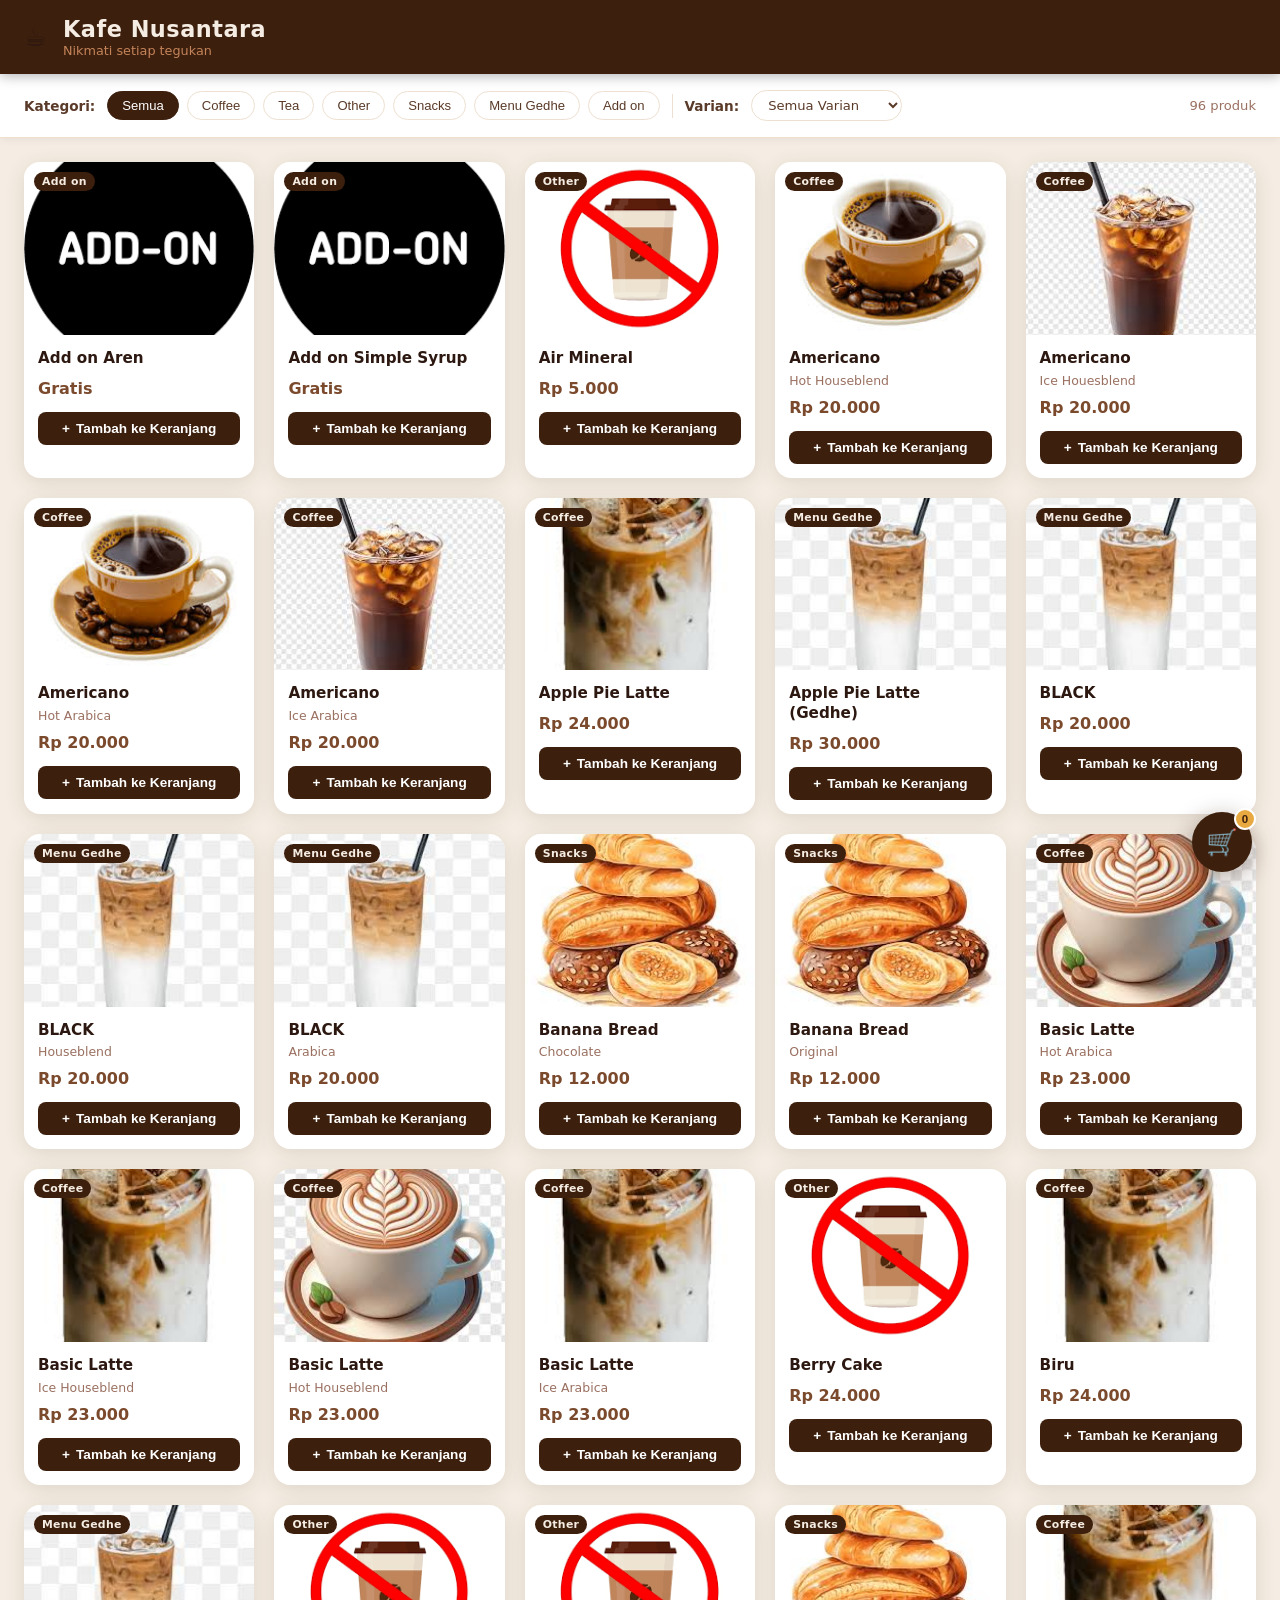
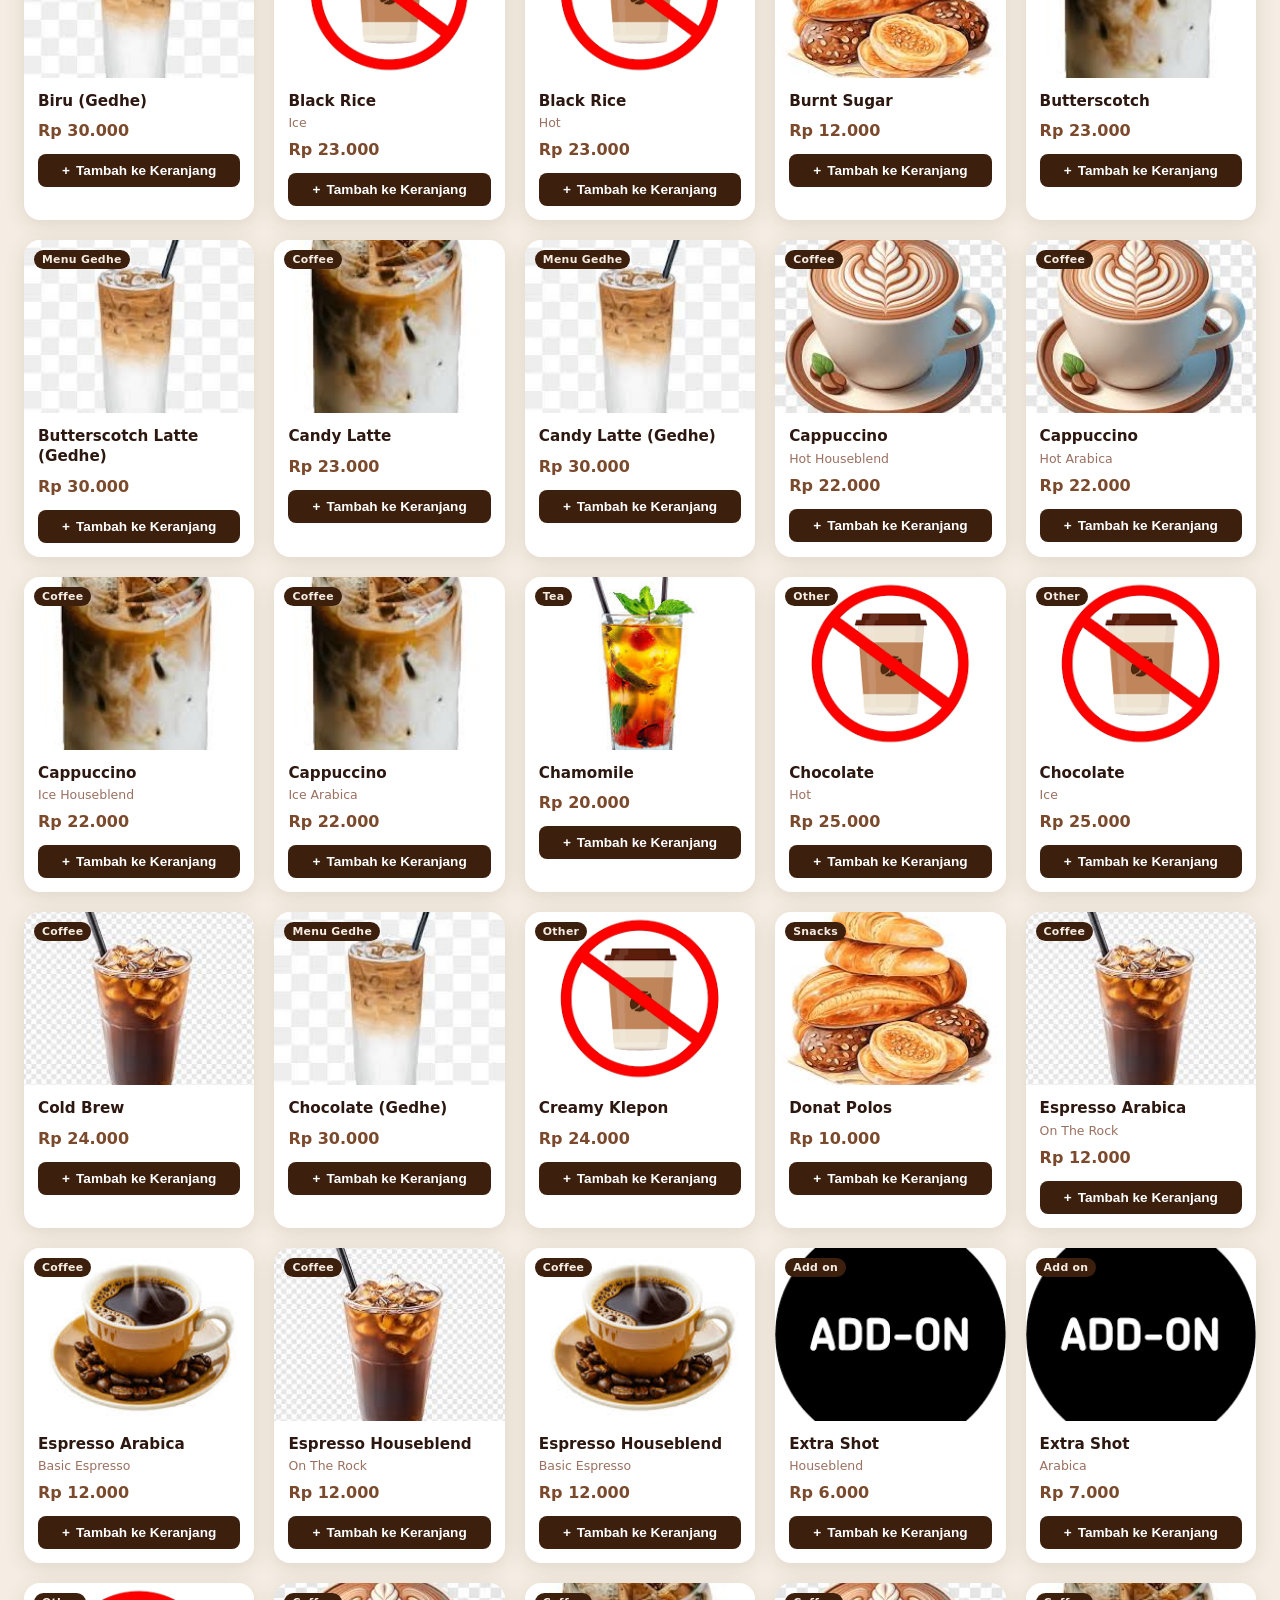
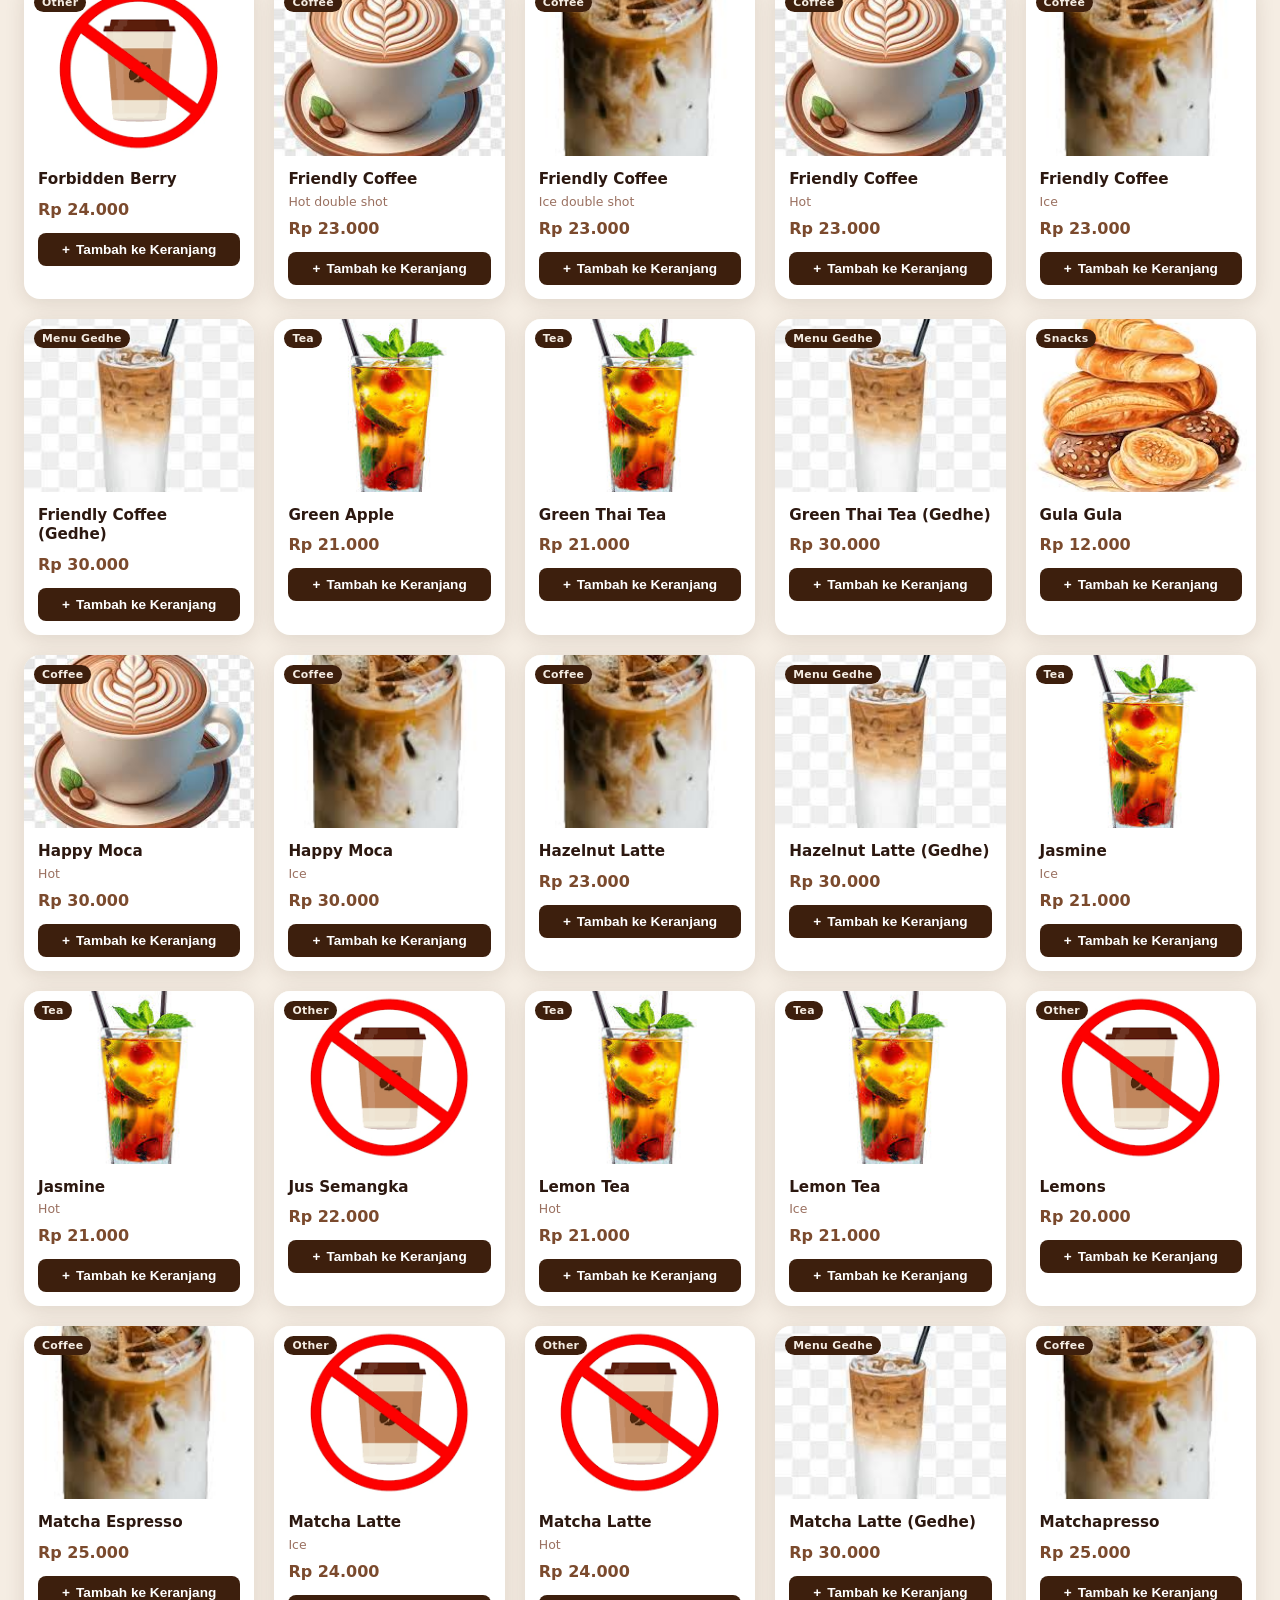
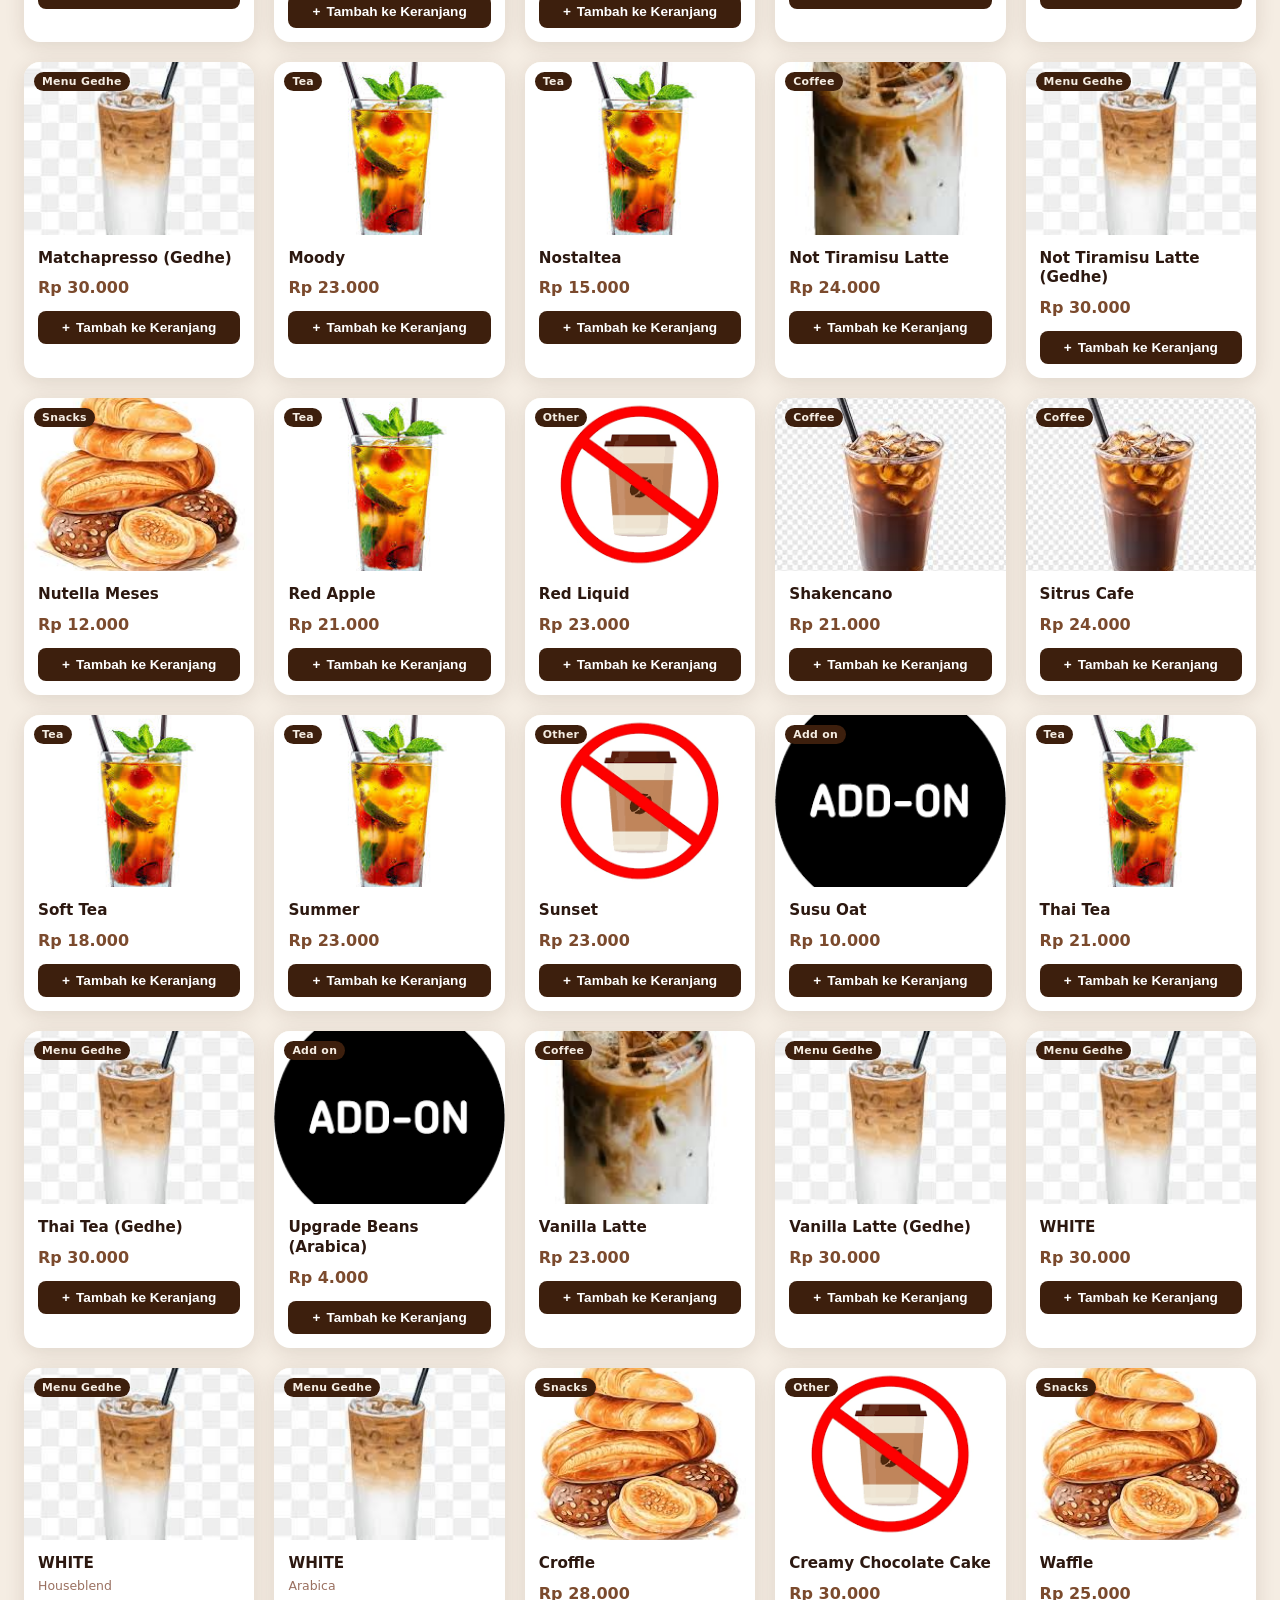
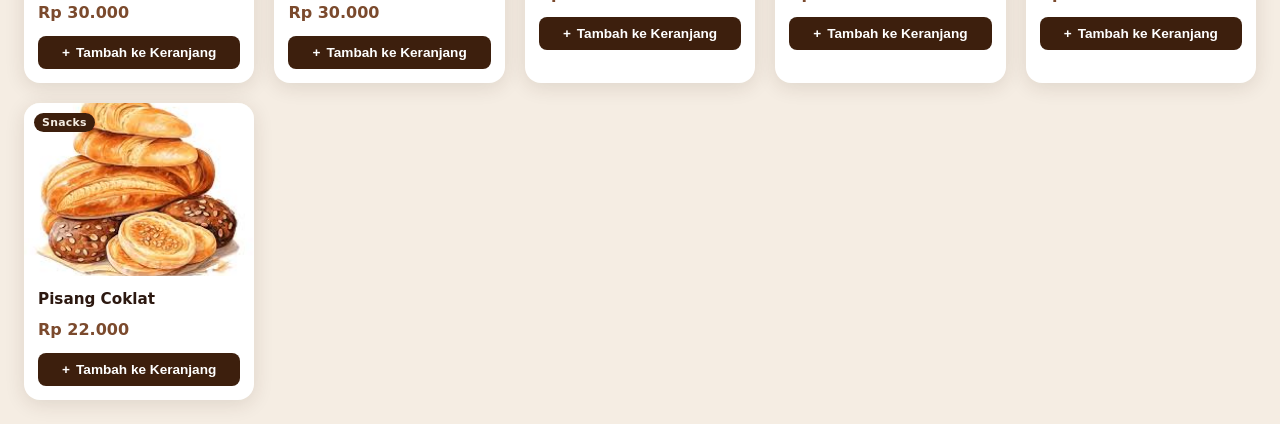
==== checkout.html @ 31ca3cb3 "feat: add recommendation web UI prototype - Product catalog (index.html) with category & variant fil" ====
<!DOCTYPE html>
<html lang="id">
<head>
  <meta charset="UTF-8" />
  <meta name="viewport" content="width=device-width, initial-scale=1.0" />
  <title>Konfirmasi Pembelian - Kafe Nusantara</title>
  <link rel="stylesheet" href="css/style.css" />
</head>
<body>

<!-- Header -->
<header class="header">
  <span class="header-logo">☕</span>
  <div>
    <div class="header-title">Kafe Nusantara</div>
    <div class="header-subtitle">Konfirmasi Pembelian</div>
  </div>
</header>

<div class="checkout-container">
  <button class="back-btn" onclick="window.location.href='index.html'">
    ← Kembali ke Menu
  </button>

  <!-- Recommendation Section -->
  <div class="section-card" id="recoSection">
    <div class="reco-loading" id="recoLoading">
      <div class="spinner"></div>
      <div class="reco-loading-text">Menyiapkan rekomendasi untuk Anda...</div>
    </div>
  </div>

  <!-- Cart Items -->
  <div class="section-card">
    <div class="section-title">🧾 Pesanan Anda</div>
    <table class="order-table">
      <thead>
        <tr>
          <th style="width:60px"></th>
          <th>Produk</th>
          <th style="text-align:right">Harga</th>
          <th style="text-align:center;padding-left:12px">Qty</th>
          <th style="text-align:right">Subtotal</th>
        </tr>
      </thead>
      <tbody id="orderTableBody"></tbody>
    </table>
  </div>

  <!-- Payment Summary -->
  <div class="section-card">
    <div class="section-title">💳 Ringkasan Pembayaran</div>
    <div id="paymentSummary"></div>
    <button class="btn-checkout" onclick="handleCheckout()">
      ✅ Konfirmasi & Bayar
    </button>
  </div>
</div>

<!-- Success Modal -->
<div class="modal-overlay" id="successModal">
  <div class="modal" style="max-width:380px;text-align:center">
    <div class="modal-header" style="background:#4caf50;justify-content:center">
      <span class="modal-title">Pesanan Berhasil!</span>
    </div>
    <div class="modal-body" style="padding:32px 24px">
      <div style="font-size:4rem;margin-bottom:16px">🎉</div>
      <p style="font-size:1rem;font-weight:600;color:#2c1810;margin-bottom:8px">
        Terima kasih telah berbelanja!
      </p>
      <p style="font-size:0.85rem;color:#5a3a28">
        Pesanan Anda sedang diproses. Silakan tunggu sebentar.
      </p>
    </div>
    <div class="modal-footer">
      <button class="btn-primary" onclick="resetAndGoHome()">
        Kembali ke Menu Utama
      </button>
    </div>
  </div>
</div>

<script src="js/products.js"></script>
<script src="js/checkout.js"></script>
</body>
</html>
---- css/style.css ----
/* ===== Base & Reset ===== */
*, *::before, *::after { box-sizing: border-box; margin: 0; padding: 0; }

:root {
  --brown-dark: #3d1f0d;
  --brown-mid: #7b4a2d;
  --brown-light: #c4845a;
  --cream: #f5ede3;
  --cream-dark: #ede0d0;
  --white: #fff;
  --text-dark: #2c1810;
  --text-mid: #5a3a28;
  --text-light: #9a7060;
  --gold: #e8a940;
  --gold-light: #f5c96e;
  --green: #4caf50;
  --red: #e53935;
  --shadow: 0 4px 20px rgba(61,31,13,0.12);
  --shadow-hover: 0 8px 30px rgba(61,31,13,0.2);
  --radius: 16px;
  --radius-sm: 8px;
}

body {
  font-family: 'Segoe UI', system-ui, -apple-system, sans-serif;
  background: var(--cream);
  color: var(--text-dark);
  min-height: 100vh;
}

/* ===== Header ===== */
.header {
  background: var(--brown-dark);
  padding: 16px 24px;
  position: sticky;
  top: 0;
  z-index: 100;
  box-shadow: 0 2px 12px rgba(0,0,0,0.3);
  display: flex;
  align-items: center;
  gap: 16px;
}

.header-logo {
  font-size: 1.6rem;
}

.header-title {
  color: var(--cream);
  font-size: 1.4rem;
  font-weight: 700;
  letter-spacing: 0.5px;
}

.header-subtitle {
  color: var(--brown-light);
  font-size: 0.8rem;
  margin-top: 1px;
}

.header-right {
  margin-left: auto;
  display: flex;
  align-items: center;
  gap: 12px;
}

/* ===== Filter Bar ===== */
.filter-bar {
  background: var(--white);
  padding: 16px 24px;
  display: flex;
  align-items: center;
  gap: 12px;
  flex-wrap: wrap;
  border-bottom: 1px solid var(--cream-dark);
  position: sticky;
  top: 73px;
  z-index: 90;
  box-shadow: 0 2px 8px rgba(0,0,0,0.06);
}

.filter-label {
  font-size: 0.85rem;
  font-weight: 600;
  color: var(--text-mid);
  white-space: nowrap;
}

.filter-chips {
  display: flex;
  gap: 8px;
  flex-wrap: wrap;
}

.chip {
  padding: 6px 14px;
  border-radius: 20px;
  border: 1.5px solid var(--cream-dark);
  background: var(--white);
  color: var(--text-mid);
  font-size: 0.82rem;
  cursor: pointer;
  transition: all 0.2s;
  font-weight: 500;
  white-space: nowrap;
}

.chip:hover {
  border-color: var(--brown-light);
  color: var(--brown-mid);
}

.chip.active {
  background: var(--brown-dark);
  border-color: var(--brown-dark);
  color: var(--white);
}

.filter-divider {
  width: 1px;
  height: 24px;
  background: var(--cream-dark);
}

.filter-select {
  padding: 6px 12px;
  border-radius: 20px;
  border: 1.5px solid var(--cream-dark);
  background: var(--white);
  color: var(--text-mid);
  font-size: 0.82rem;
  cursor: pointer;
  outline: none;
  font-family: inherit;
  font-weight: 500;
}

.filter-select:focus {
  border-color: var(--brown-light);
}

.filter-count {
  margin-left: auto;
  font-size: 0.82rem;
  color: var(--text-light);
}

/* ===== Product Grid ===== */
.main {
  padding: 24px;
  max-width: 1400px;
  margin: 0 auto;
}

.product-grid {
  display: grid;
  grid-template-columns: repeat(auto-fill, minmax(200px, 1fr));
  gap: 20px;
}

.product-card {
  background: var(--white);
  border-radius: var(--radius);
  overflow: hidden;
  box-shadow: var(--shadow);
  transition: transform 0.25s, box-shadow 0.25s;
  display: flex;
  flex-direction: column;
}

.product-card:hover {
  transform: translateY(-4px);
  box-shadow: var(--shadow-hover);
}

.product-img-wrap {
  position: relative;
  width: 100%;
  padding-top: 75%;
  background: var(--cream);
  overflow: hidden;
}

.product-img {
  position: absolute;
  inset: 0;
  width: 100%;
  height: 100%;
  object-fit: cover;
  transition: transform 0.3s;
}

.product-card:hover .product-img {
  transform: scale(1.05);
}

.category-badge {
  position: absolute;
  top: 10px;
  left: 10px;
  background: var(--brown-dark);
  color: var(--cream);
  font-size: 0.68rem;
  font-weight: 600;
  padding: 3px 8px;
  border-radius: 10px;
  letter-spacing: 0.3px;
}

.product-body {
  padding: 14px;
  display: flex;
  flex-direction: column;
  flex: 1;
  gap: 4px;
}

.product-name {
  font-weight: 700;
  font-size: 0.95rem;
  color: var(--text-dark);
  line-height: 1.3;
}

.product-variant {
  font-size: 0.78rem;
  color: var(--text-light);
}

.product-price {
  font-size: 1rem;
  font-weight: 700;
  color: var(--brown-mid);
  margin-top: 6px;
}

.btn-add {
  margin-top: 10px;
  width: 100%;
  padding: 9px;
  border: none;
  border-radius: var(--radius-sm);
  background: var(--brown-dark);
  color: var(--white);
  font-size: 0.85rem;
  font-weight: 600;
  cursor: pointer;
  transition: background 0.2s, transform 0.1s;
  display: flex;
  align-items: center;
  justify-content: center;
  gap: 6px;
}

.btn-add:hover { background: var(--brown-mid); }
.btn-add:active { transform: scale(0.97); }

/* ===== Floating Cart ===== */
.cart-fab {
  position: fixed;
  bottom: 28px;
  right: 28px;
  width: 60px;
  height: 60px;
  border-radius: 50%;
  background: var(--brown-dark);
  color: var(--white);
  border: none;
  cursor: pointer;
  box-shadow: 0 6px 24px rgba(61,31,13,0.4);
  display: flex;
  align-items: center;
  justify-content: center;
  font-size: 1.6rem;
  transition: transform 0.2s, box-shadow 0.2s;
  z-index: 200;
}

.cart-fab:hover {
  transform: scale(1.08);
  box-shadow: 0 10px 30px rgba(61,31,13,0.5);
}

.cart-fab:active { transform: scale(0.95); }

.cart-badge {
  position: absolute;
  top: -4px;
  right: -4px;
  background: var(--gold);
  color: var(--brown-dark);
  font-size: 0.72rem;
  font-weight: 800;
  width: 22px;
  height: 22px;
  border-radius: 50%;
  display: flex;
  align-items: center;
  justify-content: center;
  border: 2px solid var(--white);
}

.cart-fab.bump {
  animation: bump 0.3s ease;
}

@keyframes bump {
  0% { transform: scale(1); }
  50% { transform: scale(1.25); }
  100% { transform: scale(1); }
}

/* ===== Modal / Dialog ===== */
.modal-overlay {
  position: fixed;
  inset: 0;
  background: rgba(0,0,0,0.55);
  z-index: 300;
  display: flex;
  align-items: center;
  justify-content: center;
  padding: 20px;
  opacity: 0;
  pointer-events: none;
  transition: opacity 0.2s;
}

.modal-overlay.open {
  opacity: 1;
  pointer-events: all;
}

.modal {
  background: var(--white);
  border-radius: var(--radius);
  width: 100%;
  max-width: 520px;
  max-height: 85vh;
  display: flex;
  flex-direction: column;
  overflow: hidden;
  transform: translateY(20px);
  transition: transform 0.25s;
  box-shadow: 0 20px 60px rgba(0,0,0,0.3);
}

.modal-overlay.open .modal {
  transform: translateY(0);
}

.modal-header {
  padding: 20px 24px;
  border-bottom: 1px solid var(--cream-dark);
  display: flex;
  align-items: center;
  justify-content: space-between;
  background: var(--brown-dark);
  color: var(--white);
}

.modal-title {
  font-size: 1.1rem;
  font-weight: 700;
}

.modal-close {
  background: none;
  border: none;
  color: var(--cream);
  font-size: 1.4rem;
  cursor: pointer;
  line-height: 1;
  padding: 4px;
  border-radius: 50%;
  transition: background 0.2s;
}

.modal-close:hover { background: rgba(255,255,255,0.15); }

.modal-body {
  flex: 1;
  overflow-y: auto;
  padding: 20px 24px;
}

.cart-empty {
  text-align: center;
  padding: 40px 20px;
  color: var(--text-light);
}

.cart-empty-icon { font-size: 3rem; margin-bottom: 12px; }

.cart-item {
  display: flex;
  align-items: center;
  gap: 14px;
  padding: 12px 0;
  border-bottom: 1px solid var(--cream-dark);
}

.cart-item:last-child { border-bottom: none; }

.cart-item-img {
  width: 60px;
  height: 60px;
  border-radius: var(--radius-sm);
  object-fit: cover;
  background: var(--cream);
  flex-shrink: 0;
}

.cart-item-info { flex: 1; min-width: 0; }

.cart-item-name {
  font-weight: 700;
  font-size: 0.9rem;
  white-space: nowrap;
  overflow: hidden;
  text-overflow: ellipsis;
}

.cart-item-variant {
  font-size: 0.78rem;
  color: var(--text-light);
}

.cart-item-price {
  font-size: 0.85rem;
  color: var(--brown-mid);
  font-weight: 600;
  margin-top: 3px;
}

.qty-controls {
  display: flex;
  align-items: center;
  gap: 8px;
}

.qty-btn {
  width: 28px;
  height: 28px;
  border-radius: 50%;
  border: 1.5px solid var(--cream-dark);
  background: var(--white);
  cursor: pointer;
  font-size: 1rem;
  display: flex;
  align-items: center;
  justify-content: center;
  color: var(--text-mid);
  transition: all 0.15s;
}

.qty-btn:hover { border-color: var(--brown-mid); color: var(--brown-dark); }

.qty-num {
  min-width: 20px;
  text-align: center;
  font-weight: 700;
  font-size: 0.9rem;
}

.cart-item-subtotal {
  font-weight: 700;
  font-size: 0.9rem;
  color: var(--brown-dark);
  text-align: right;
  min-width: 80px;
}

.modal-footer {
  padding: 16px 24px;
  border-top: 1px solid var(--cream-dark);
  background: var(--cream);
}

.cart-total-row {
  display: flex;
  justify-content: space-between;
  align-items: center;
  margin-bottom: 14px;
}

.cart-total-label {
  font-size: 1rem;
  font-weight: 600;
  color: var(--text-mid);
}

.cart-total-value {
  font-size: 1.2rem;
  font-weight: 800;
  color: var(--brown-dark);
}

.btn-primary {
  width: 100%;
  padding: 13px;
  border: none;
  border-radius: var(--radius-sm);
  background: var(--gold);
  color: var(--brown-dark);
  font-size: 0.95rem;
  font-weight: 800;
  cursor: pointer;
  transition: background 0.2s, transform 0.1s;
  display: flex;
  align-items: center;
  justify-content: center;
  gap: 8px;
}

.btn-primary:hover { background: var(--gold-light); }
.btn-primary:active { transform: scale(0.98); }
.btn-primary:disabled {
  background: var(--cream-dark);
  color: var(--text-light);
  cursor: not-allowed;
}

/* ===== No results ===== */
.no-results {
  grid-column: 1 / -1;
  text-align: center;
  padding: 60px 20px;
  color: var(--text-light);
}

.no-results-icon { font-size: 3.5rem; margin-bottom: 12px; }

/* ===== Toast ===== */
.toast {
  position: fixed;
  bottom: 100px;
  right: 28px;
  background: var(--brown-dark);
  color: var(--white);
  padding: 10px 18px;
  border-radius: var(--radius-sm);
  font-size: 0.85rem;
  font-weight: 600;
  z-index: 400;
  opacity: 0;
  transform: translateY(10px);
  transition: all 0.25s;
  pointer-events: none;
  max-width: 240px;
}

.toast.show {
  opacity: 1;
  transform: translateY(0);
}

/* ===== Checkout Page ===== */
.checkout-container {
  max-width: 900px;
  margin: 0 auto;
  padding: 24px;
}

.back-btn {
  display: inline-flex;
  align-items: center;
  gap: 8px;
  color: var(--brown-mid);
  font-weight: 600;
  font-size: 0.9rem;
  cursor: pointer;
  background: none;
  border: none;
  padding: 0;
  margin-bottom: 24px;
  transition: color 0.2s;
}

.back-btn:hover { color: var(--brown-dark); }

.section-title {
  font-size: 1.2rem;
  font-weight: 800;
  color: var(--brown-dark);
  margin-bottom: 16px;
  display: flex;
  align-items: center;
  gap: 8px;
}

.section-card {
  background: var(--white);
  border-radius: var(--radius);
  padding: 24px;
  box-shadow: var(--shadow);
  margin-bottom: 24px;
}

/* Recommendation Loading */
.reco-loading {
  text-align: center;
  padding: 40px 20px;
}

.spinner {
  width: 40px;
  height: 40px;
  border: 4px solid var(--cream-dark);
  border-top-color: var(--brown-mid);
  border-radius: 50%;
  animation: spin 0.8s linear infinite;
  margin: 0 auto 16px;
}

@keyframes spin {
  to { transform: rotate(360deg); }
}

.reco-loading-text {
  color: var(--text-light);
  font-size: 0.9rem;
}

/* Recommendation Cards */
.reco-scroll {
  display: grid;
  grid-template-columns: repeat(auto-fill, minmax(155px, 1fr));
  gap: 16px;
}

.reco-card {
  background: var(--cream);
  border-radius: var(--radius-sm);
  overflow: hidden;
  transition: transform 0.2s, box-shadow 0.2s;
  border: 1.5px solid var(--cream-dark);
  position: relative;
}

.reco-card:hover {
  transform: translateY(-3px);
  box-shadow: var(--shadow);
}

.reco-img-wrap {
  position: relative;
  width: 100%;
  padding-top: 70%;
  overflow: hidden;
}

.reco-img {
  position: absolute;
  inset: 0;
  width: 100%;
  height: 100%;
  object-fit: cover;
}

.reco-star-badge {
  position: absolute;
  top: 6px;
  right: 6px;
  background: var(--gold);
  color: var(--brown-dark);
  font-size: 0.7rem;
  padding: 2px 6px;
  border-radius: 8px;
  font-weight: 700;
  display: flex;
  align-items: center;
  gap: 2px;
}

.reco-body {
  padding: 10px 12px;
}

.reco-name {
  font-weight: 700;
  font-size: 0.82rem;
  color: var(--text-dark);
  line-height: 1.3;
}

.reco-variant {
  font-size: 0.72rem;
  color: var(--text-light);
}

.reco-cat {
  display: inline-block;
  font-size: 0.65rem;
  background: var(--brown-dark);
  color: var(--cream);
  padding: 2px 6px;
  border-radius: 6px;
  margin-top: 4px;
  font-weight: 600;
}

.reco-price {
  font-size: 0.85rem;
  font-weight: 700;
  color: var(--brown-mid);
  margin-top: 5px;
}

.reco-rating {
  font-size: 0.72rem;
  color: var(--text-light);
  display: flex;
  align-items: center;
  gap: 3px;
  margin-top: 3px;
}

/* Segment info */
.segment-banner {
  background: linear-gradient(135deg, var(--brown-dark), var(--brown-mid));
  color: var(--white);
  border-radius: var(--radius-sm);
  padding: 14px 20px;
  display: flex;
  align-items: center;
  gap: 12px;
  margin-bottom: 20px;
}

.segment-icon { font-size: 1.8rem; }

.segment-label {
  font-size: 0.78rem;
  opacity: 0.75;
}

.segment-value {
  font-weight: 700;
  font-size: 1rem;
}

/* Checkout Order Table */
.order-table {
  width: 100%;
  border-collapse: collapse;
}

.order-table th {
  text-align: left;
  font-size: 0.78rem;
  font-weight: 600;
  color: var(--text-light);
  padding: 8px 0;
  border-bottom: 1.5px solid var(--cream-dark);
}

.order-table td {
  padding: 12px 0;
  border-bottom: 1px solid var(--cream-dark);
  font-size: 0.9rem;
  vertical-align: middle;
}

.order-table tr:last-child td { border-bottom: none; }

.order-item-thumb {
  width: 48px;
  height: 48px;
  border-radius: 8px;
  object-fit: cover;
  background: var(--cream);
}

.order-item-name { font-weight: 700; }
.order-item-variant { font-size: 0.78rem; color: var(--text-light); }

/* Payment Summary */
.pay-row {
  display: flex;
  justify-content: space-between;
  padding: 8px 0;
  font-size: 0.9rem;
  color: var(--text-mid);
  border-bottom: 1px solid var(--cream-dark);
}

.pay-row:last-child { border-bottom: none; }

.pay-row.total {
  font-size: 1.1rem;
  font-weight: 800;
  color: var(--brown-dark);
  padding-top: 14px;
  margin-top: 4px;
}

.pay-row.tax { color: var(--text-light); font-size: 0.82rem; }

.btn-checkout {
  width: 100%;
  padding: 15px;
  border: none;
  border-radius: var(--radius-sm);
  background: var(--green);
  color: var(--white);
  font-size: 1rem;
  font-weight: 800;
  cursor: pointer;
  transition: background 0.2s, transform 0.1s;
  display: flex;
  align-items: center;
  justify-content: center;
  gap: 8px;
  margin-top: 16px;
  border-radius: var(--radius);
}

.btn-checkout:hover { background: #43a047; }
.btn-checkout:active { transform: scale(0.98); }

.reco-intro {
  font-size: 1rem;
  color: var(--text-mid);
  margin-bottom: 16px;
  font-style: italic;
}

.reco-error {
  text-align: center;
  padding: 30px 20px;
  color: var(--text-light);
}

.reco-error-icon { font-size: 2.5rem; margin-bottom: 8px; }

/* Responsive */
@media (max-width: 600px) {
  .filter-bar { top: 65px; padding: 12px 16px; }
  .main { padding: 16px; }
  .product-grid { grid-template-columns: repeat(auto-fill, minmax(155px, 1fr)); gap: 14px; }
  .checkout-container { padding: 16px; }
  .reco-scroll { grid-template-columns: repeat(auto-fill, minmax(130px, 1fr)); }
  .cart-fab { bottom: 20px; right: 20px; width: 54px; height: 54px; }
}
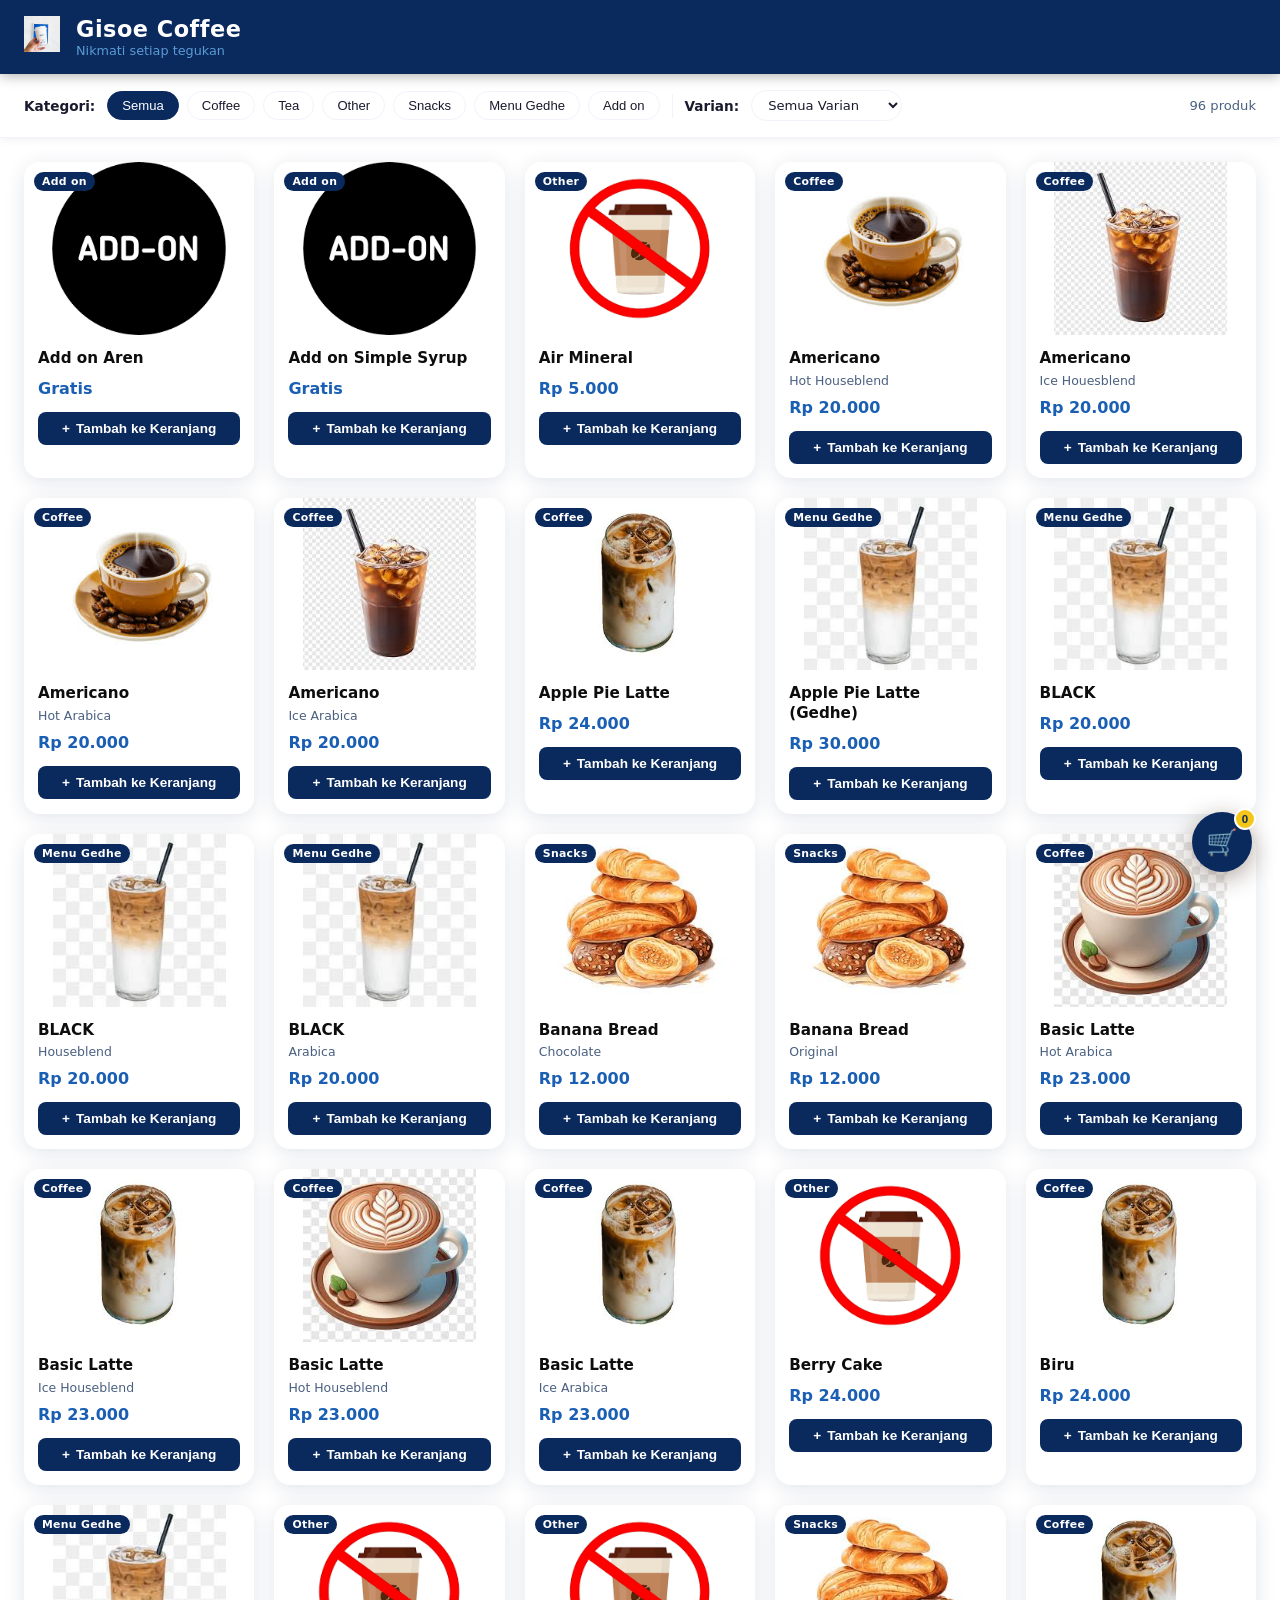
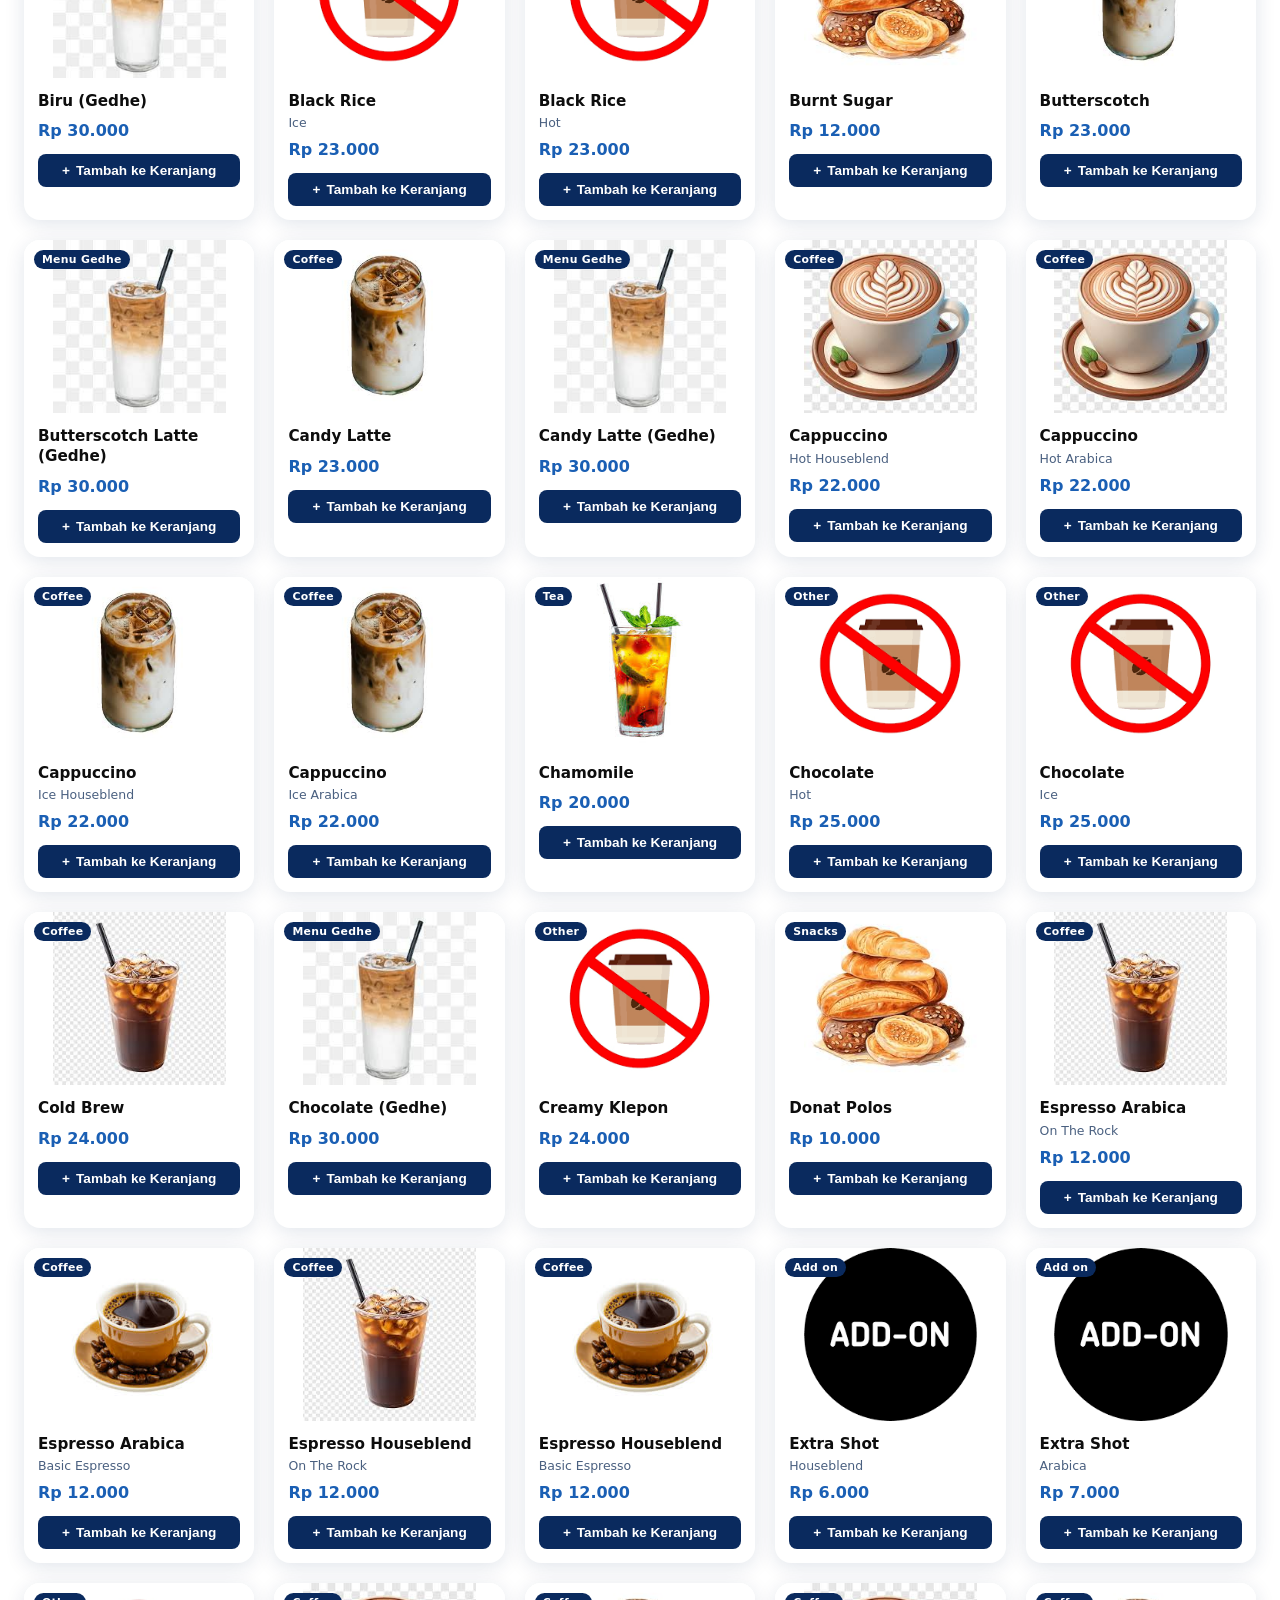
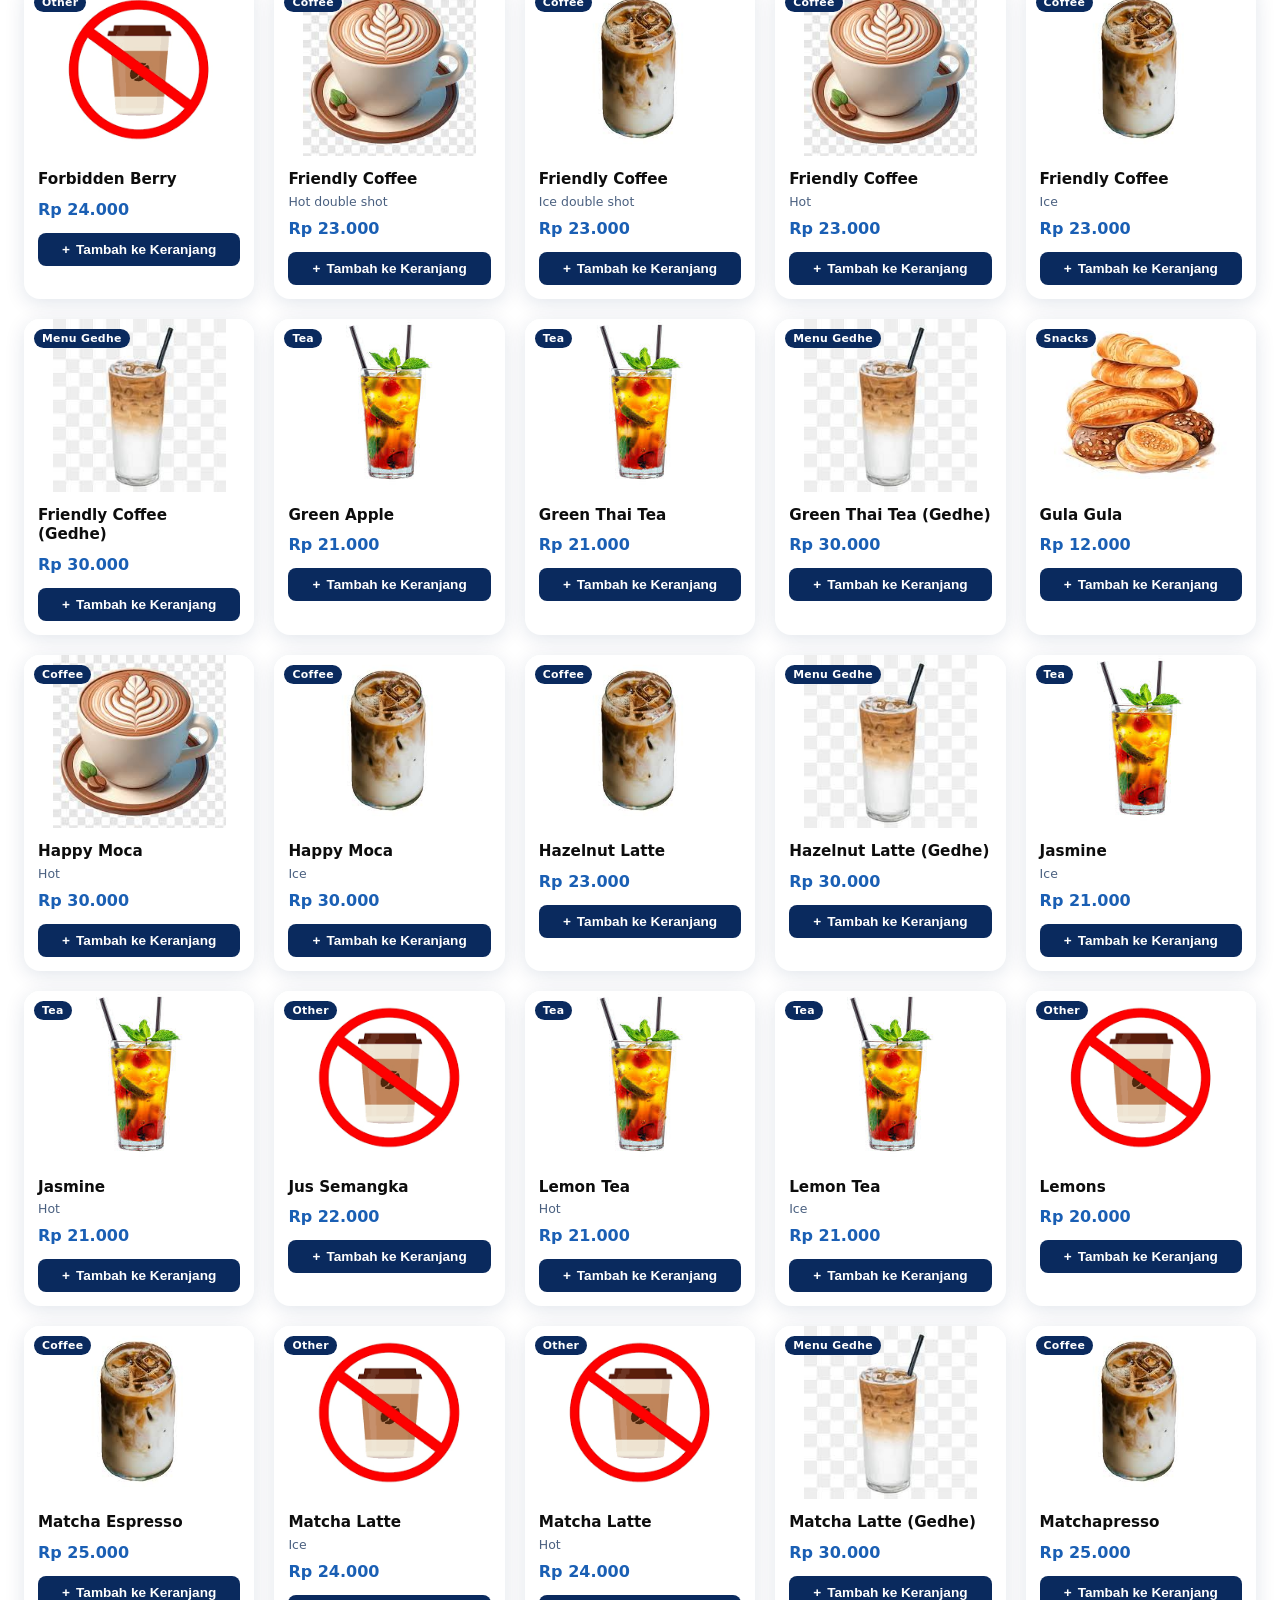
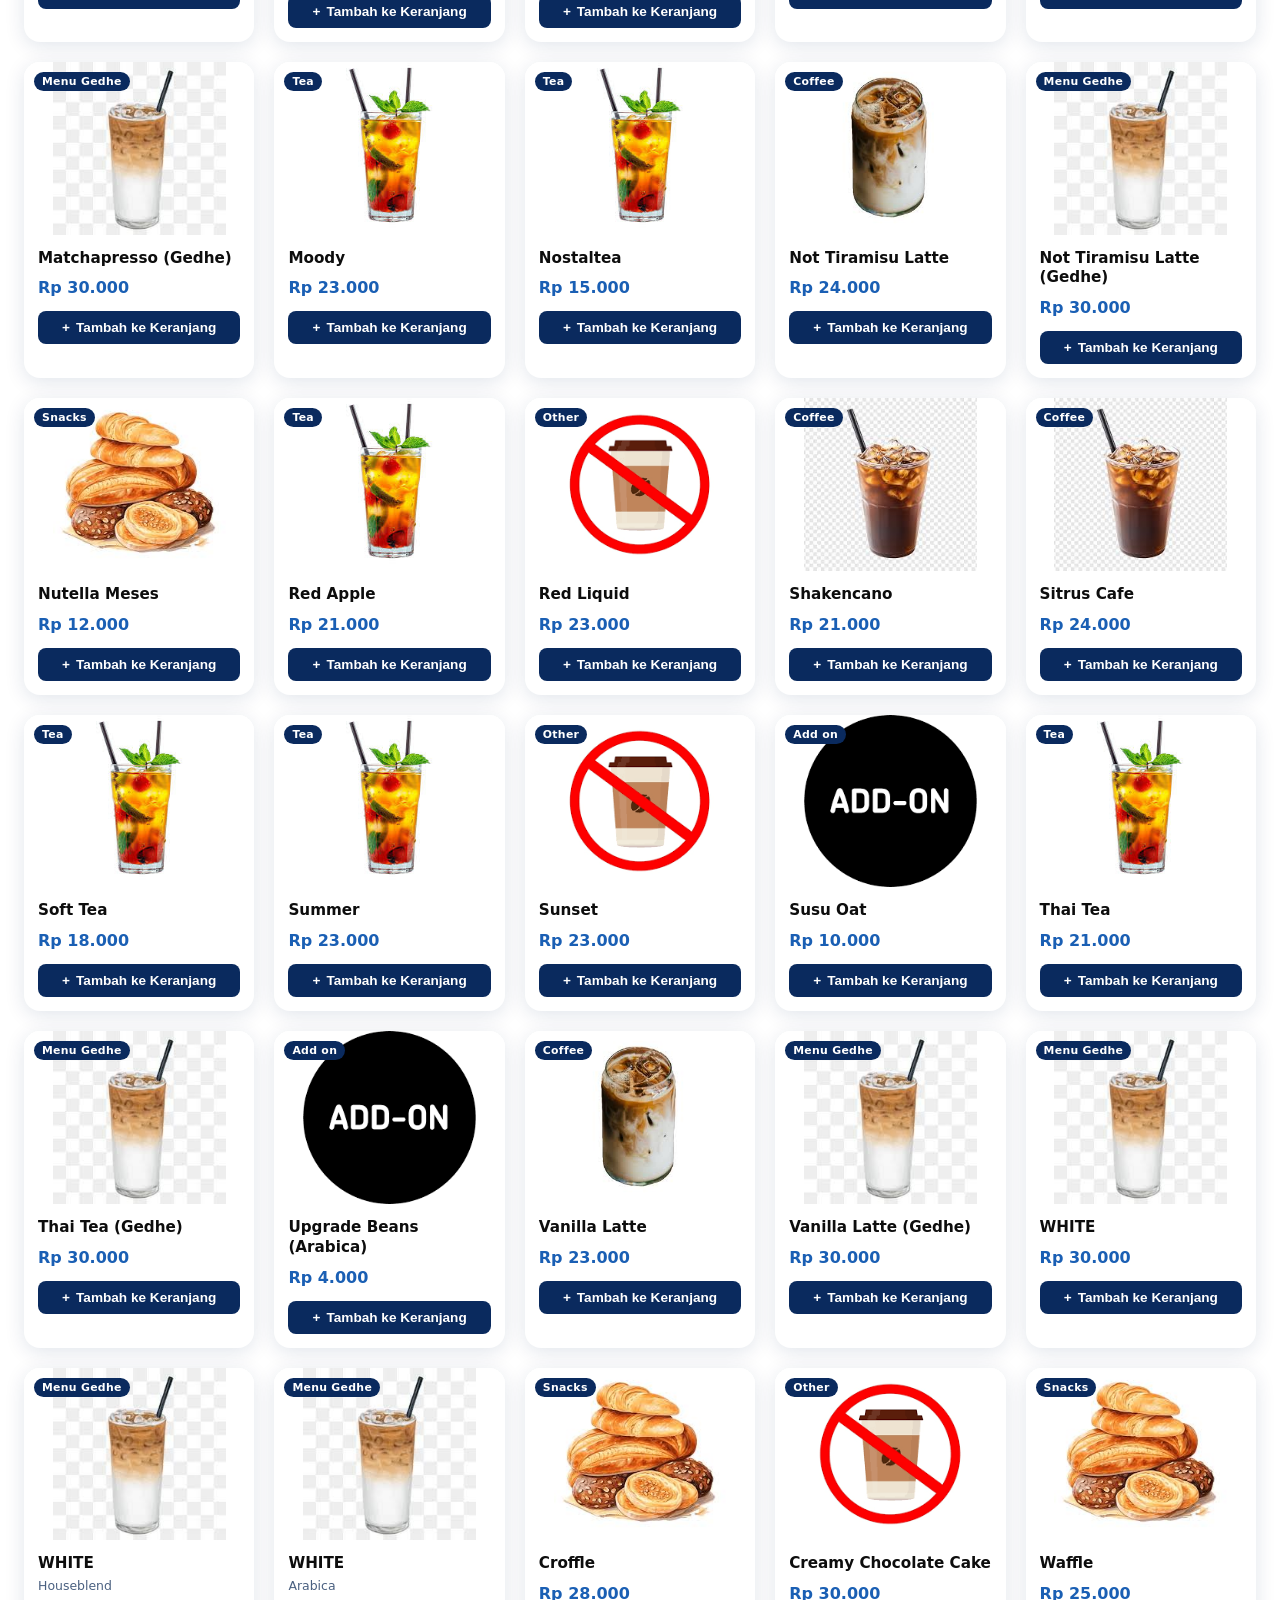
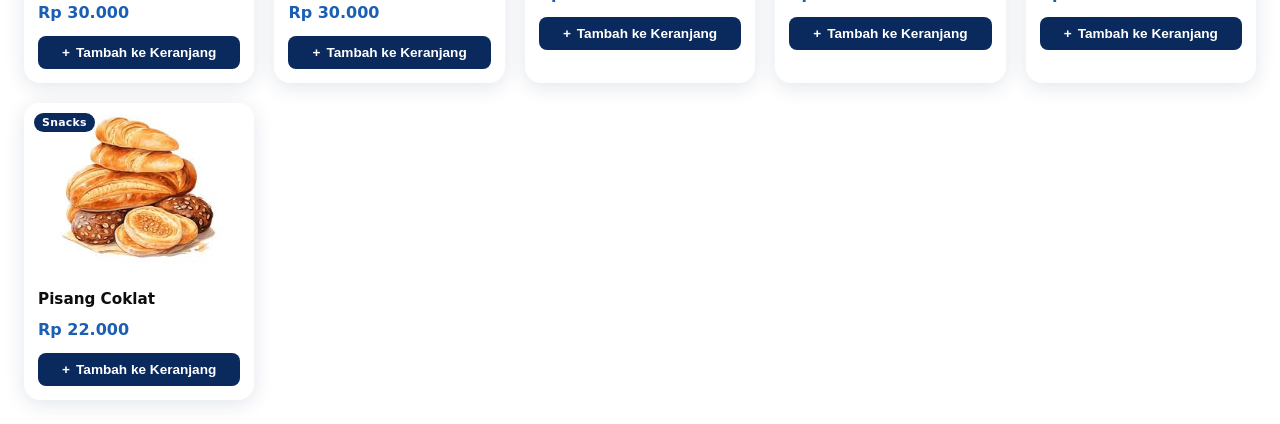
==== commit 46c224c3: "Update checkout.html" ====
--- a/checkout.html
+++ b/checkout.html
@@ -10,7 +10,9 @@
 
 <!-- Header -->
 <header class="header">
-  <span class="header-logo">☕</span>
+   <span class="header-logo">
+     <img src="images/gisoe.png" style="width:36px;" alt="Logo">
+  </span>
   <div>
     <div class="header-title">Kafe Nusantara</div>
     <div class="header-subtitle">Konfirmasi Pembelian</div>
--- a/css/style.css
+++ b/css/style.css
@@ -2,21 +2,21 @@
 *, *::before, *::after { box-sizing: border-box; margin: 0; padding: 0; }
 
 :root {
-  --brown-dark: #3d1f0d;
-  --brown-mid: #7b4a2d;
-  --brown-light: #c4845a;
-  --cream: #f5ede3;
-  --cream-dark: #ede0d0;
+  --blue-dark: #0a2a5e;
+  --blue-mid: #1a5fb4;
+  --blue-light: #5b9bd5;
+  --cream: #ffffff;
+  --cream-dark: #f0f4fa;
   --white: #fff;
-  --text-dark: #2c1810;
-  --text-mid: #5a3a28;
-  --text-light: #9a7060;
-  --gold: #e8a940;
-  --gold-light: #f5c96e;
+  --text-dark: #0d0d0d;
+  --text-mid: #1a1a2e;
+  --text-light: #4a6080;
+  --gold: #f5c518;
+  --gold-light: #ffe066;
   --green: #4caf50;
   --red: #e53935;
-  --shadow: 0 4px 20px rgba(61,31,13,0.12);
-  --shadow-hover: 0 8px 30px rgba(61,31,13,0.2);
+  --shadow: 0 4px 20px rgba(10,42,94,0.12);
+  --shadow-hover: 0 8px 30px rgba(10,42,94,0.2);
   --radius: 16px;
   --radius-sm: 8px;
 }
@@ -30,7 +30,7 @@
 
 /* ===== Header ===== */
 .header {
-  background: var(--brown-dark);
+  background: var(--blue-dark);
   padding: 16px 24px;
   position: sticky;
   top: 0;
@@ -53,7 +53,7 @@
 }
 
 .header-subtitle {
-  color: var(--brown-light);
+  color: var(--blue-light);
   font-size: 0.8rem;
   margin-top: 1px;
 }
@@ -107,13 +107,13 @@
 }
 
 .chip:hover {
-  border-color: var(--brown-light);
-  color: var(--brown-mid);
+  border-color: var(--blue-light);
+  color: var(--blue-mid);
 }
 
 .chip.active {
-  background: var(--brown-dark);
-  border-color: var(--brown-dark);
+  background: var(--blue-dark);
+  border-color: var(--blue-dark);
   color: var(--white);
 }
 
@@ -137,7 +137,7 @@
 }
 
 .filter-select:focus {
-  border-color: var(--brown-light);
+  border-color: var(--blue-light);
 }
 
 .filter-count {
@@ -179,6 +179,7 @@
   width: 100%;
   padding-top: 75%;
   background: var(--cream);
+  background-color: #ffffff;
   overflow: hidden;
 }
 
@@ -187,7 +188,7 @@
   inset: 0;
   width: 100%;
   height: 100%;
-  object-fit: cover;
+  object-fit: contain;
   transition: transform 0.3s;
 }
 
@@ -199,7 +200,7 @@
   position: absolute;
   top: 10px;
   left: 10px;
-  background: var(--brown-dark);
+  background: var(--blue-dark);
   color: var(--cream);
   font-size: 0.68rem;
   font-weight: 600;
@@ -231,7 +232,7 @@
 .product-price {
   font-size: 1rem;
   font-weight: 700;
-  color: var(--brown-mid);
+  color: var(--blue-mid);
   margin-top: 6px;
 }
 
@@ -241,7 +242,7 @@
   padding: 9px;
   border: none;
   border-radius: var(--radius-sm);
-  background: var(--brown-dark);
+  background: var(--blue-dark);
   color: var(--white);
   font-size: 0.85rem;
   font-weight: 600;
@@ -253,7 +254,7 @@
   gap: 6px;
 }
 
-.btn-add:hover { background: var(--brown-mid); }
+.btn-add:hover { background: var(--blue-mid); }
 .btn-add:active { transform: scale(0.97); }
 
 /* ===== Floating Cart ===== */
@@ -264,7 +265,7 @@
   width: 60px;
   height: 60px;
   border-radius: 50%;
-  background: var(--brown-dark);
+  background: var(--blue-dark);
   color: var(--white);
   border: none;
   cursor: pointer;
@@ -289,7 +290,7 @@
   top: -4px;
   right: -4px;
   background: var(--gold);
-  color: var(--brown-dark);
+  color: var(--blue-dark);
   font-size: 0.72rem;
   font-weight: 800;
   width: 22px;
@@ -355,7 +356,7 @@
   display: flex;
   align-items: center;
   justify-content: space-between;
-  background: var(--brown-dark);
+  background: var(--blue-dark);
   color: var(--white);
 }
 
@@ -428,7 +429,7 @@
 
 .cart-item-price {
   font-size: 0.85rem;
-  color: var(--brown-mid);
+  color: var(--blue-mid);
   font-weight: 600;
   margin-top: 3px;
 }
@@ -454,7 +455,7 @@
   transition: all 0.15s;
 }
 
-.qty-btn:hover { border-color: var(--brown-mid); color: var(--brown-dark); }
+.qty-btn:hover { border-color: var(--blue-mid); color: var(--blue-dark); }
 
 .qty-num {
   min-width: 20px;
@@ -466,7 +467,7 @@
 .cart-item-subtotal {
   font-weight: 700;
   font-size: 0.9rem;
-  color: var(--brown-dark);
+  color: var(--blue-dark);
   text-align: right;
   min-width: 80px;
 }
@@ -493,7 +494,7 @@
 .cart-total-value {
   font-size: 1.2rem;
   font-weight: 800;
-  color: var(--brown-dark);
+  color: var(--blue-dark);
 }
 
 .btn-primary {
@@ -502,7 +503,7 @@
   border: none;
   border-radius: var(--radius-sm);
   background: var(--gold);
-  color: var(--brown-dark);
+  color: var(--blue-dark);
   font-size: 0.95rem;
   font-weight: 800;
   cursor: pointer;
@@ -536,7 +537,7 @@
   position: fixed;
   bottom: 100px;
   right: 28px;
-  background: var(--brown-dark);
+  background: var(--blue-dark);
   color: var(--white);
   padding: 10px 18px;
   border-radius: var(--radius-sm);
@@ -566,7 +567,7 @@
   display: inline-flex;
   align-items: center;
   gap: 8px;
-  color: var(--brown-mid);
+  color: var(--blue-mid);
   font-weight: 600;
   font-size: 0.9rem;
   cursor: pointer;
@@ -577,12 +578,12 @@
   transition: color 0.2s;
 }
 
-.back-btn:hover { color: var(--brown-dark); }
+.back-btn:hover { color: var(--blue-dark); }
 
 .section-title {
   font-size: 1.2rem;
   font-weight: 800;
-  color: var(--brown-dark);
+  color: var(--blue-dark);
   margin-bottom: 16px;
   display: flex;
   align-items: center;
@@ -607,7 +608,7 @@
   width: 40px;
   height: 40px;
   border: 4px solid var(--cream-dark);
-  border-top-color: var(--brown-mid);
+  border-top-color: var(--blue-mid);
   border-radius: 50%;
   animation: spin 0.8s linear infinite;
   margin: 0 auto 16px;
@@ -648,6 +649,7 @@
   width: 100%;
   padding-top: 70%;
   overflow: hidden;
+  background-color: #ffffff;
 }
 
 .reco-img {
@@ -655,7 +657,8 @@
   inset: 0;
   width: 100%;
   height: 100%;
-  object-fit: cover;
+  object-fit: contain;
+  transition: transform 0.3s;
 }
 
 .reco-star-badge {
@@ -663,7 +666,7 @@
   top: 6px;
   right: 6px;
   background: var(--gold);
-  color: var(--brown-dark);
+  color: var(--blue-dark);
   font-size: 0.7rem;
   padding: 2px 6px;
   border-radius: 8px;
@@ -692,7 +695,7 @@
 .reco-cat {
   display: inline-block;
   font-size: 0.65rem;
-  background: var(--brown-dark);
+  background: var(--blue-dark);
   color: var(--cream);
   padding: 2px 6px;
   border-radius: 6px;
@@ -703,7 +706,7 @@
 .reco-price {
   font-size: 0.85rem;
   font-weight: 700;
-  color: var(--brown-mid);
+  color: var(--blue-mid);
   margin-top: 5px;
 }
 
@@ -718,7 +721,7 @@
 
 /* Segment info */
 .segment-banner {
-  background: linear-gradient(135deg, var(--brown-dark), var(--brown-mid));
+  background: linear-gradient(135deg, var(--blue-dark), var(--blue-mid));
   color: var(--white);
   border-radius: var(--radius-sm);
   padding: 14px 20px;
@@ -790,7 +793,7 @@
 .pay-row.total {
   font-size: 1.1rem;
   font-weight: 800;
-  color: var(--brown-dark);
+  color: var(--blue-dark);
   padding-top: 14px;
   margin-top: 4px;
 }
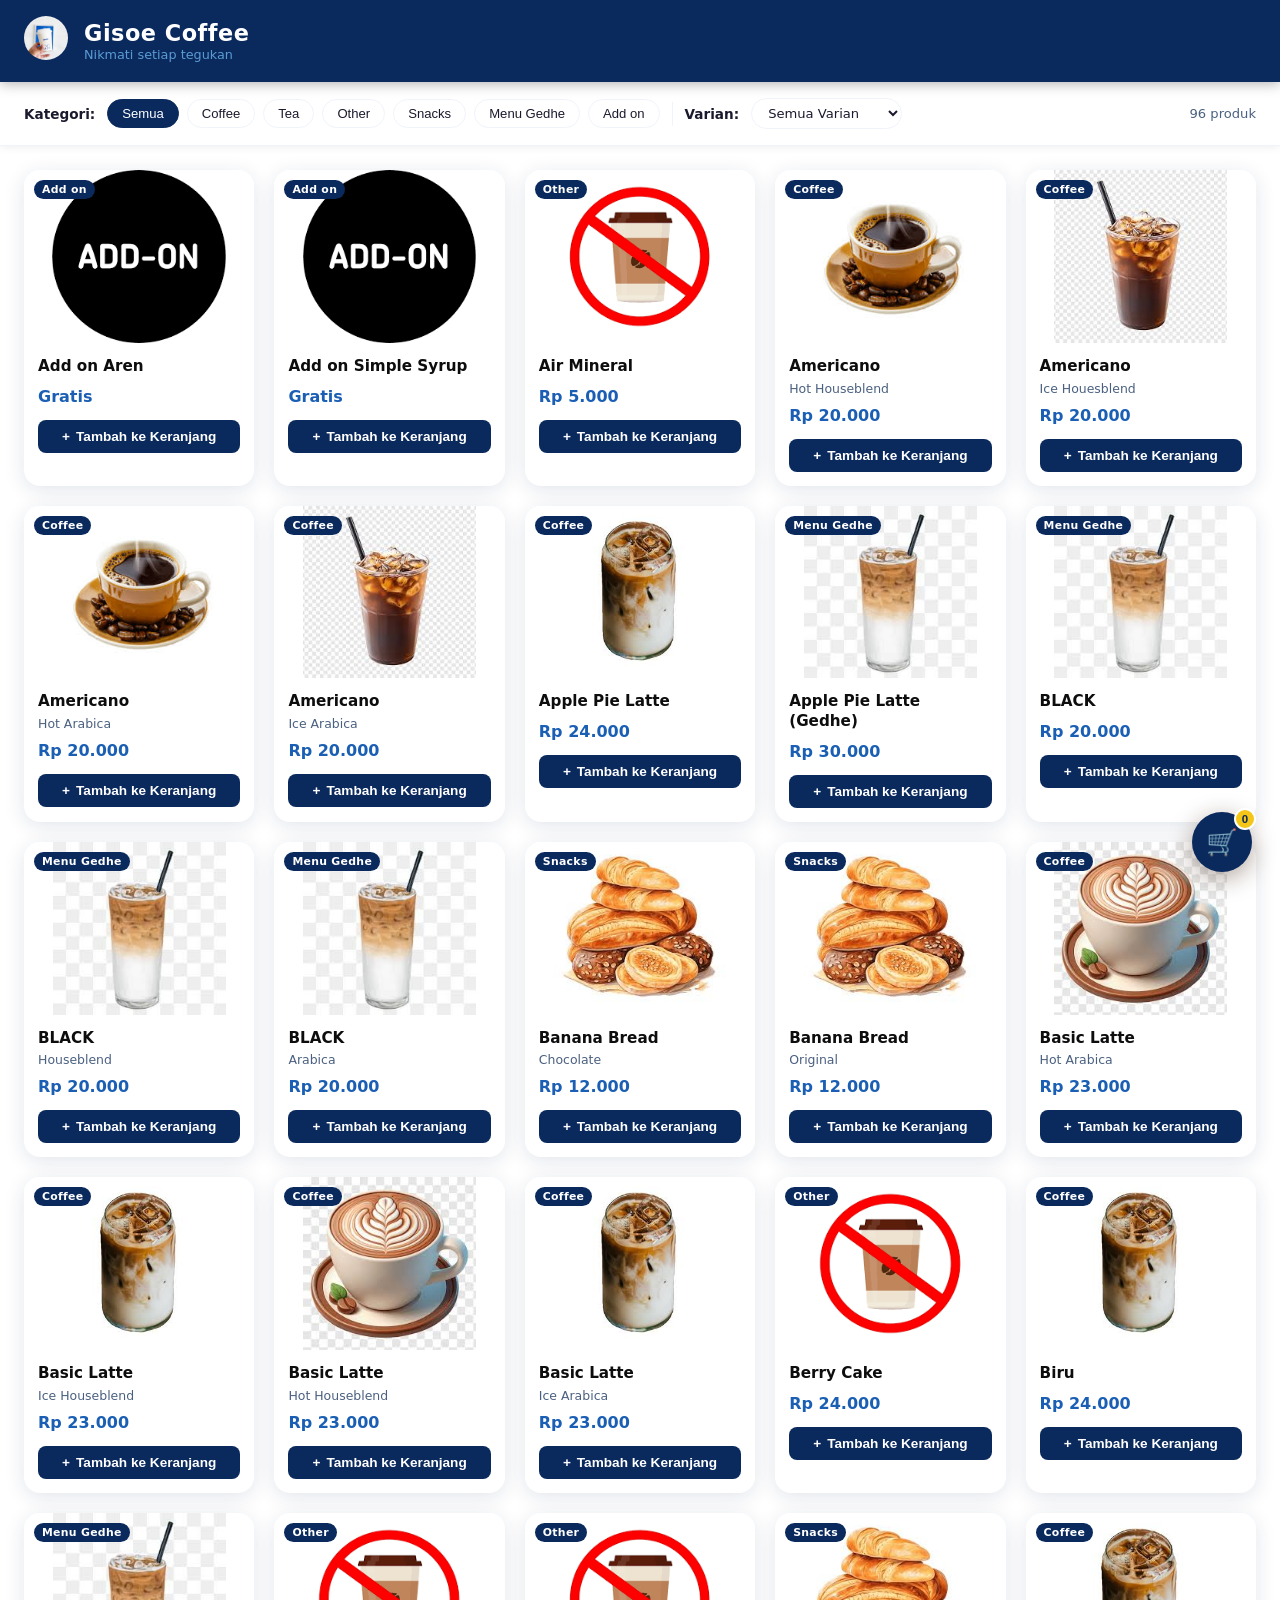
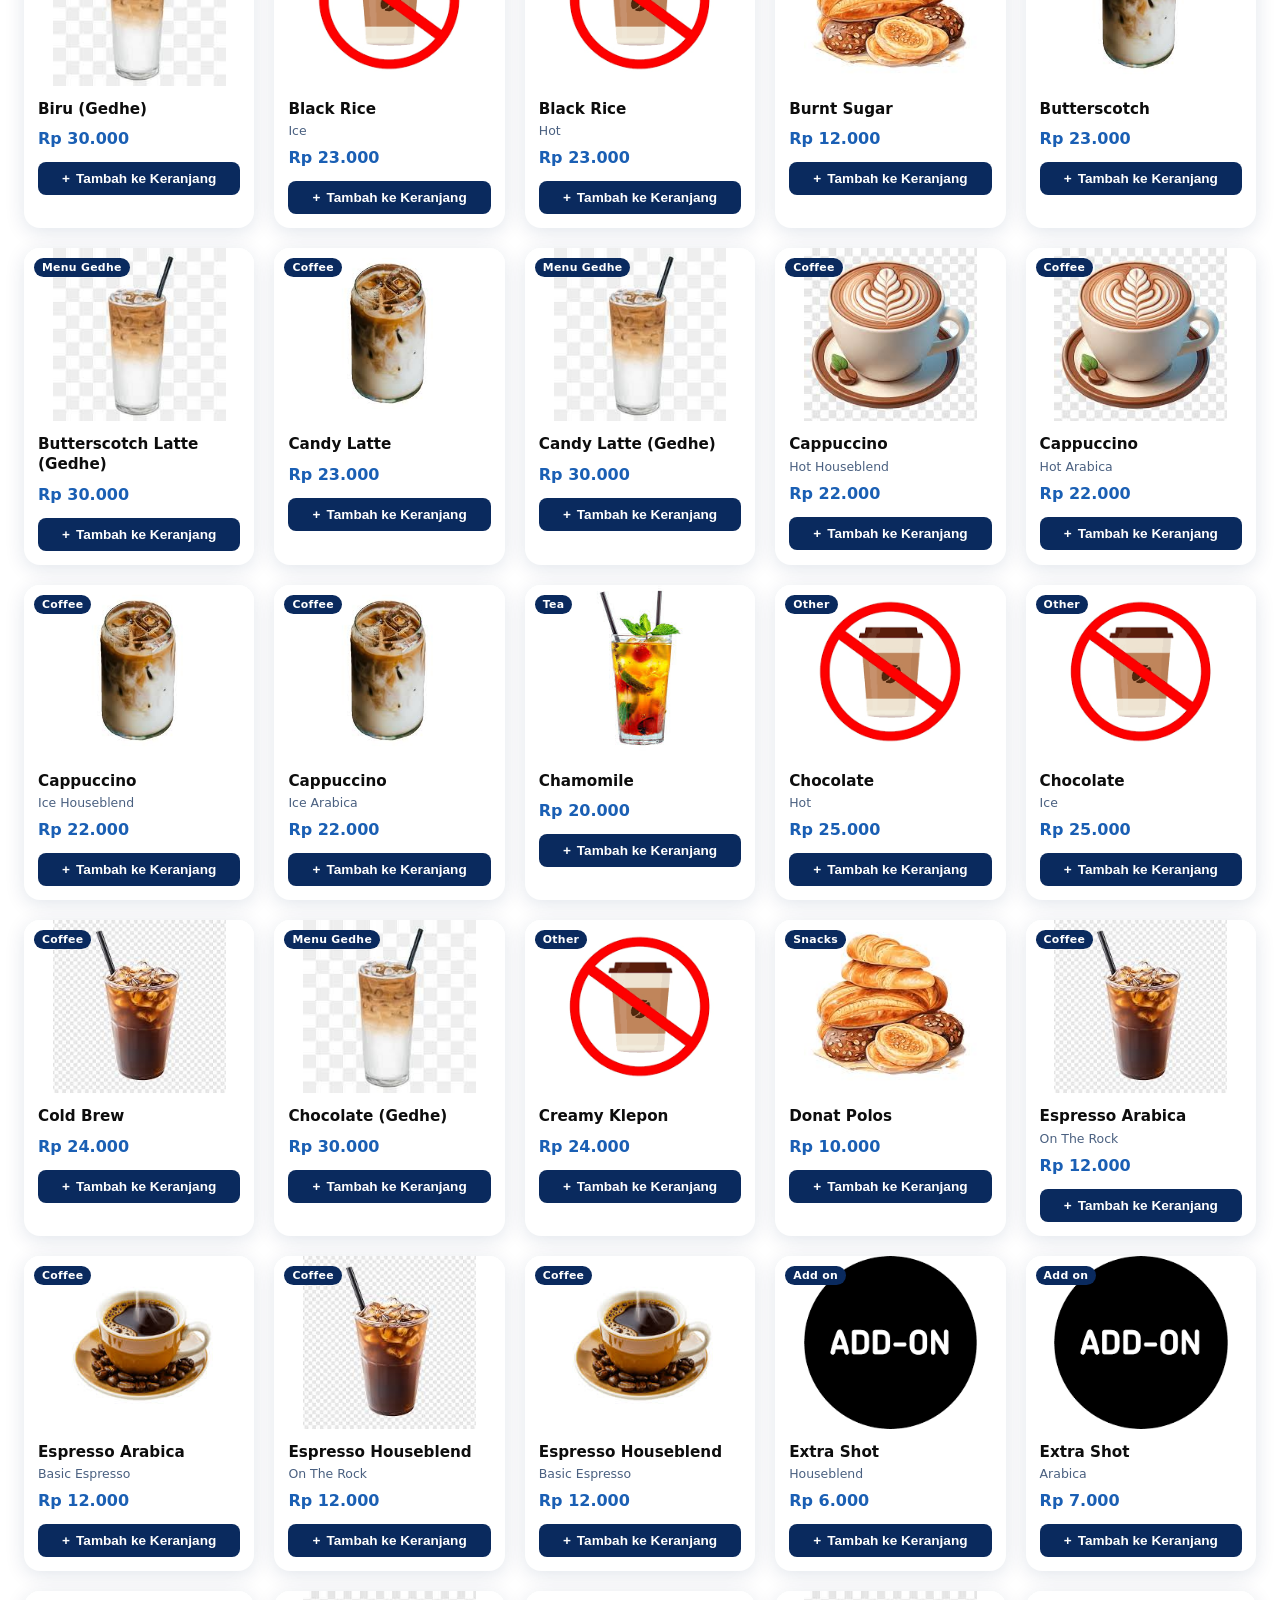
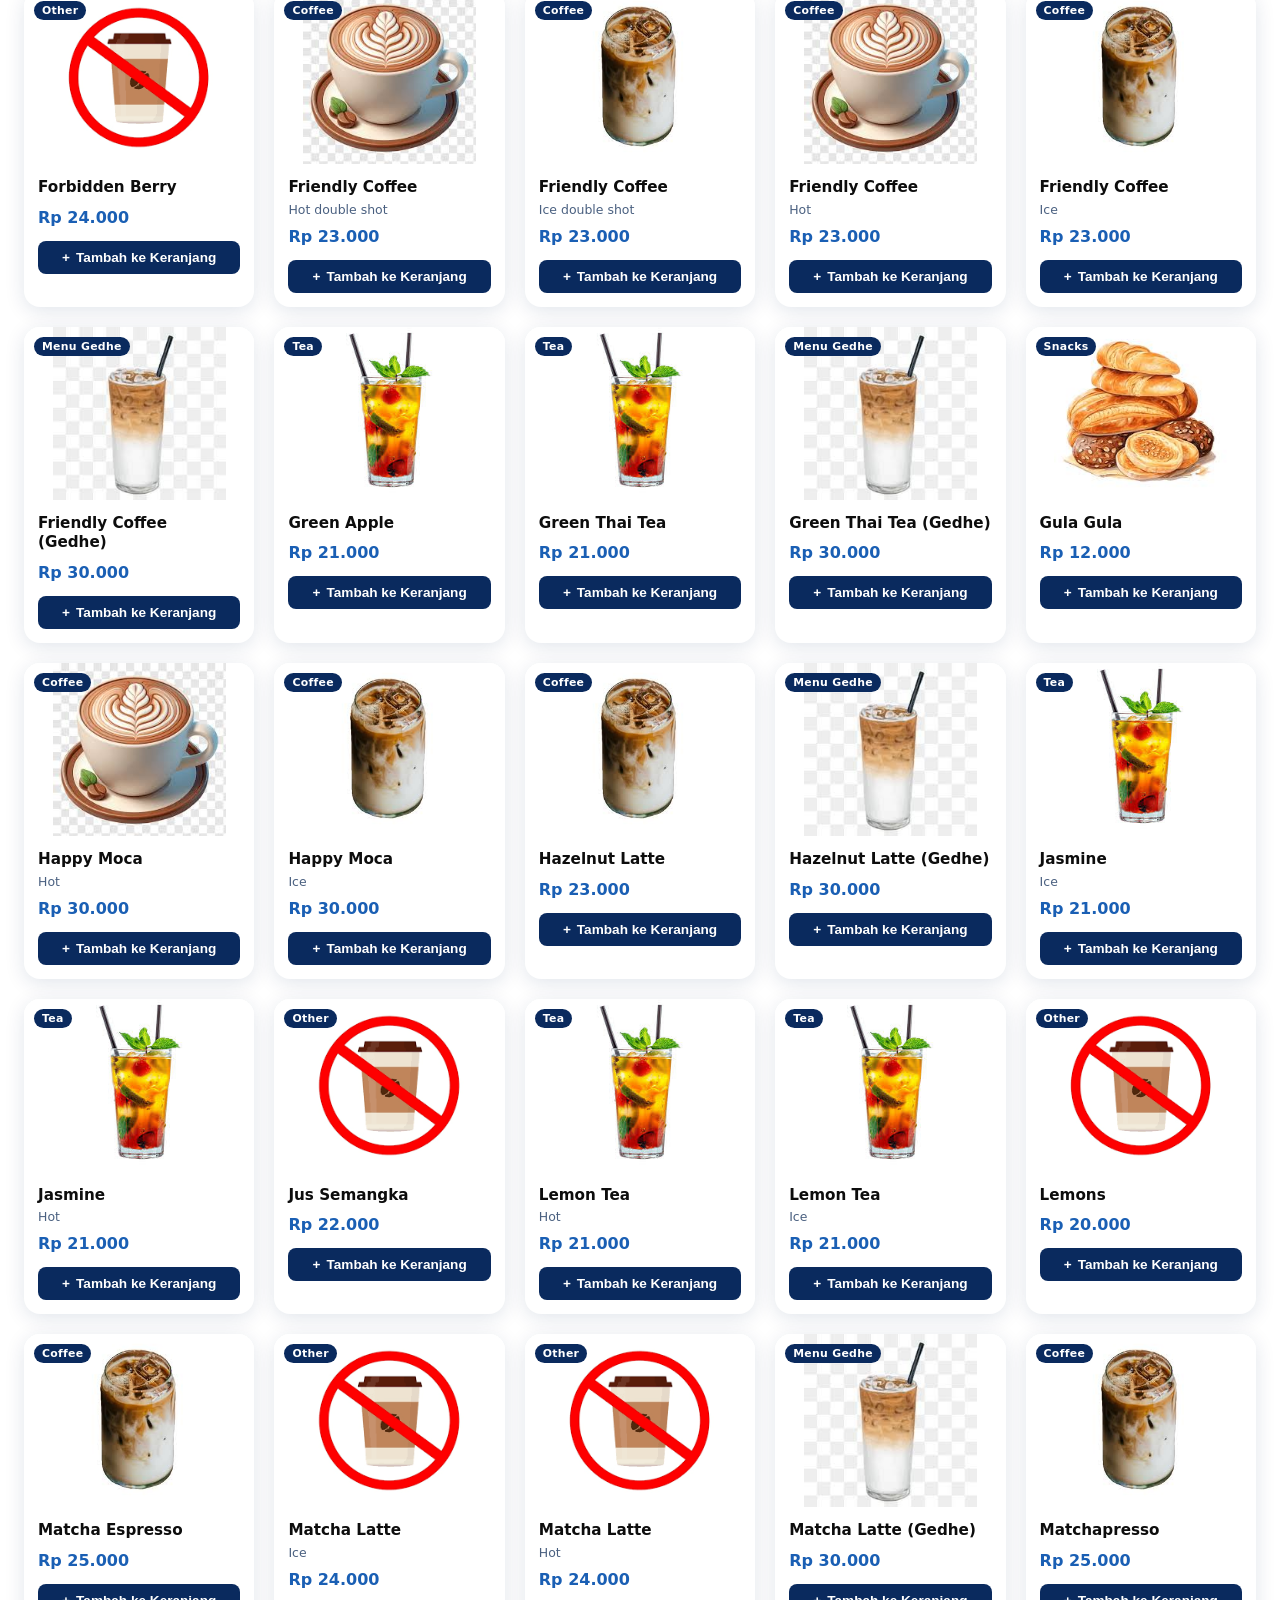
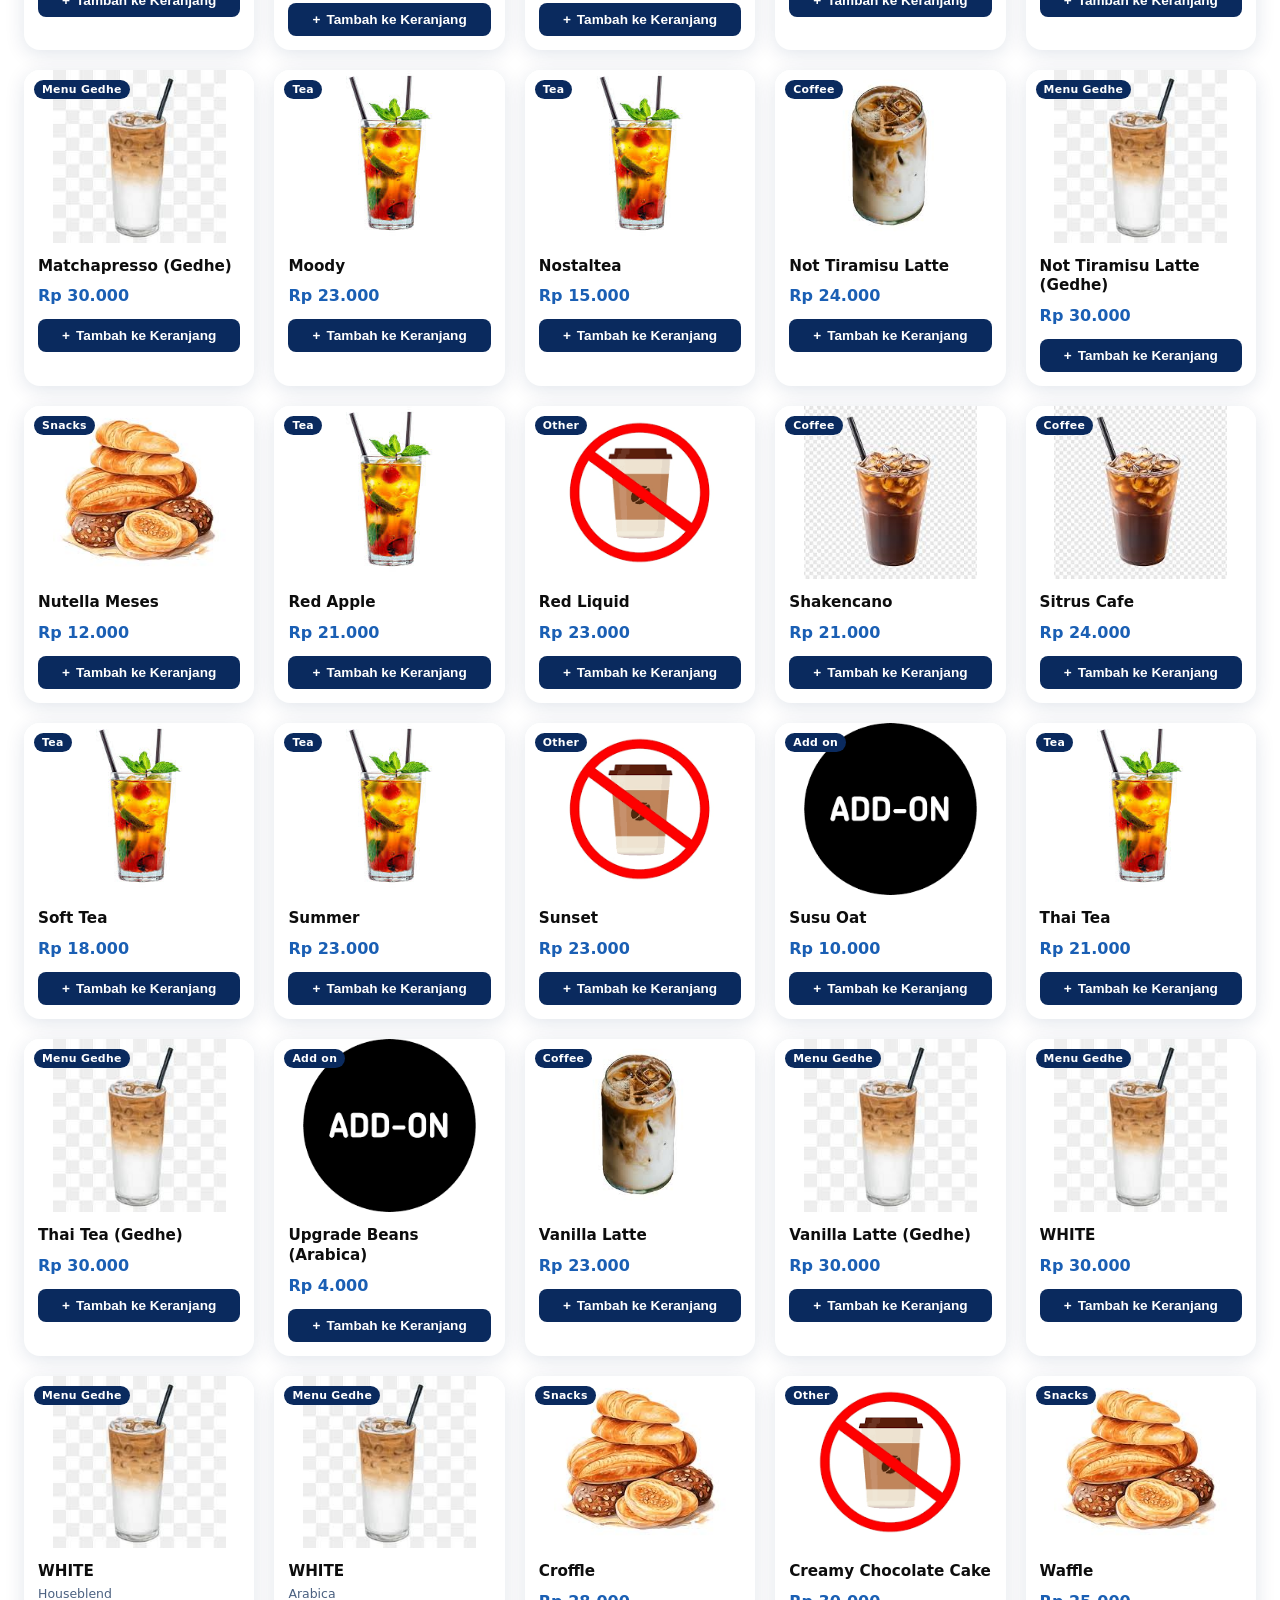
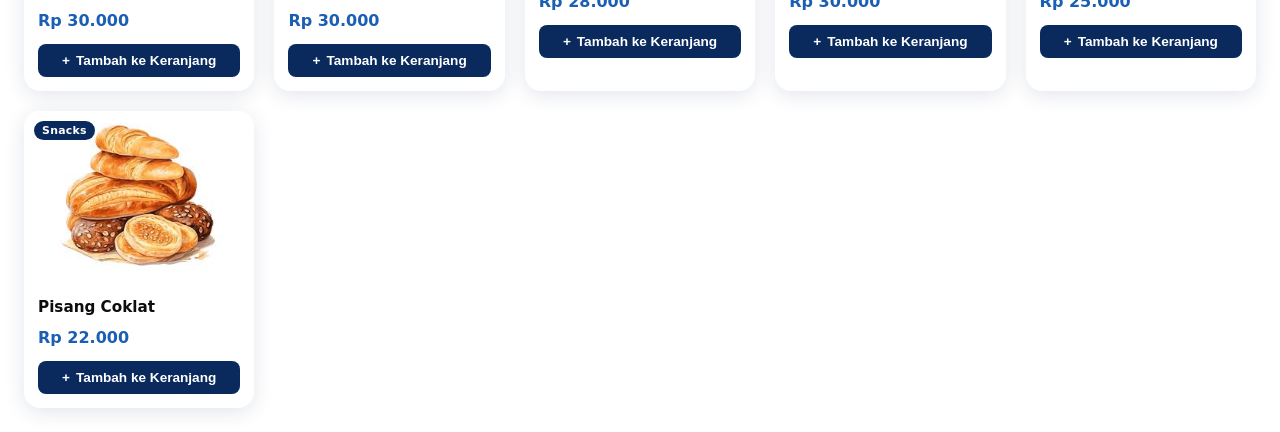
==== commit 525cb27e: "Update checkout.html" ====
--- a/checkout.html
+++ b/checkout.html
@@ -11,10 +11,10 @@
 <!-- Header -->
 <header class="header">
    <span class="header-logo">
-     <img src="images/gisoe.png" style="width:36px;" alt="Logo">
+     <img src="images/gisoe.png" style="width:44px;border-radius:50%;" alt="Logo">
   </span>
   <div>
-    <div class="header-title">Kafe Nusantara</div>
+    <div class="header-title">Gisoe Coffee</div>
     <div class="header-subtitle">Konfirmasi Pembelian</div>
   </div>
 </header>
